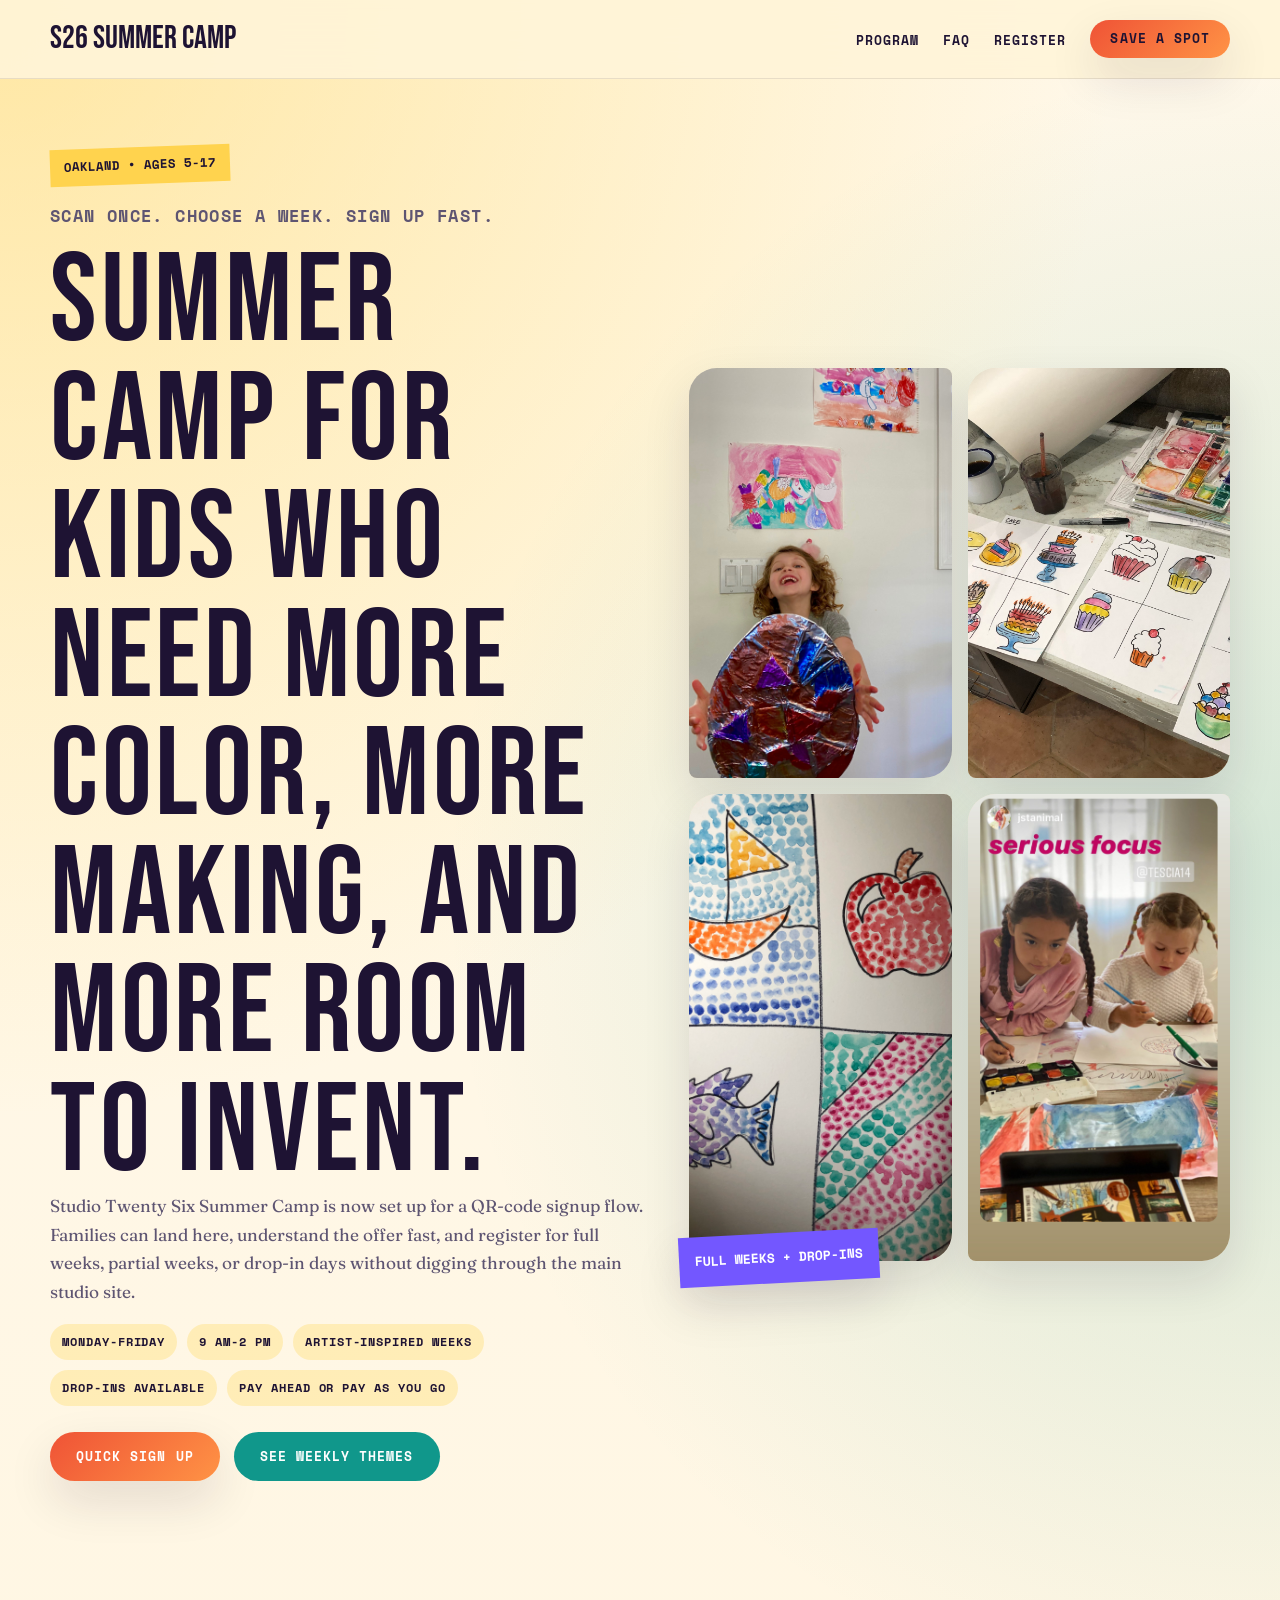
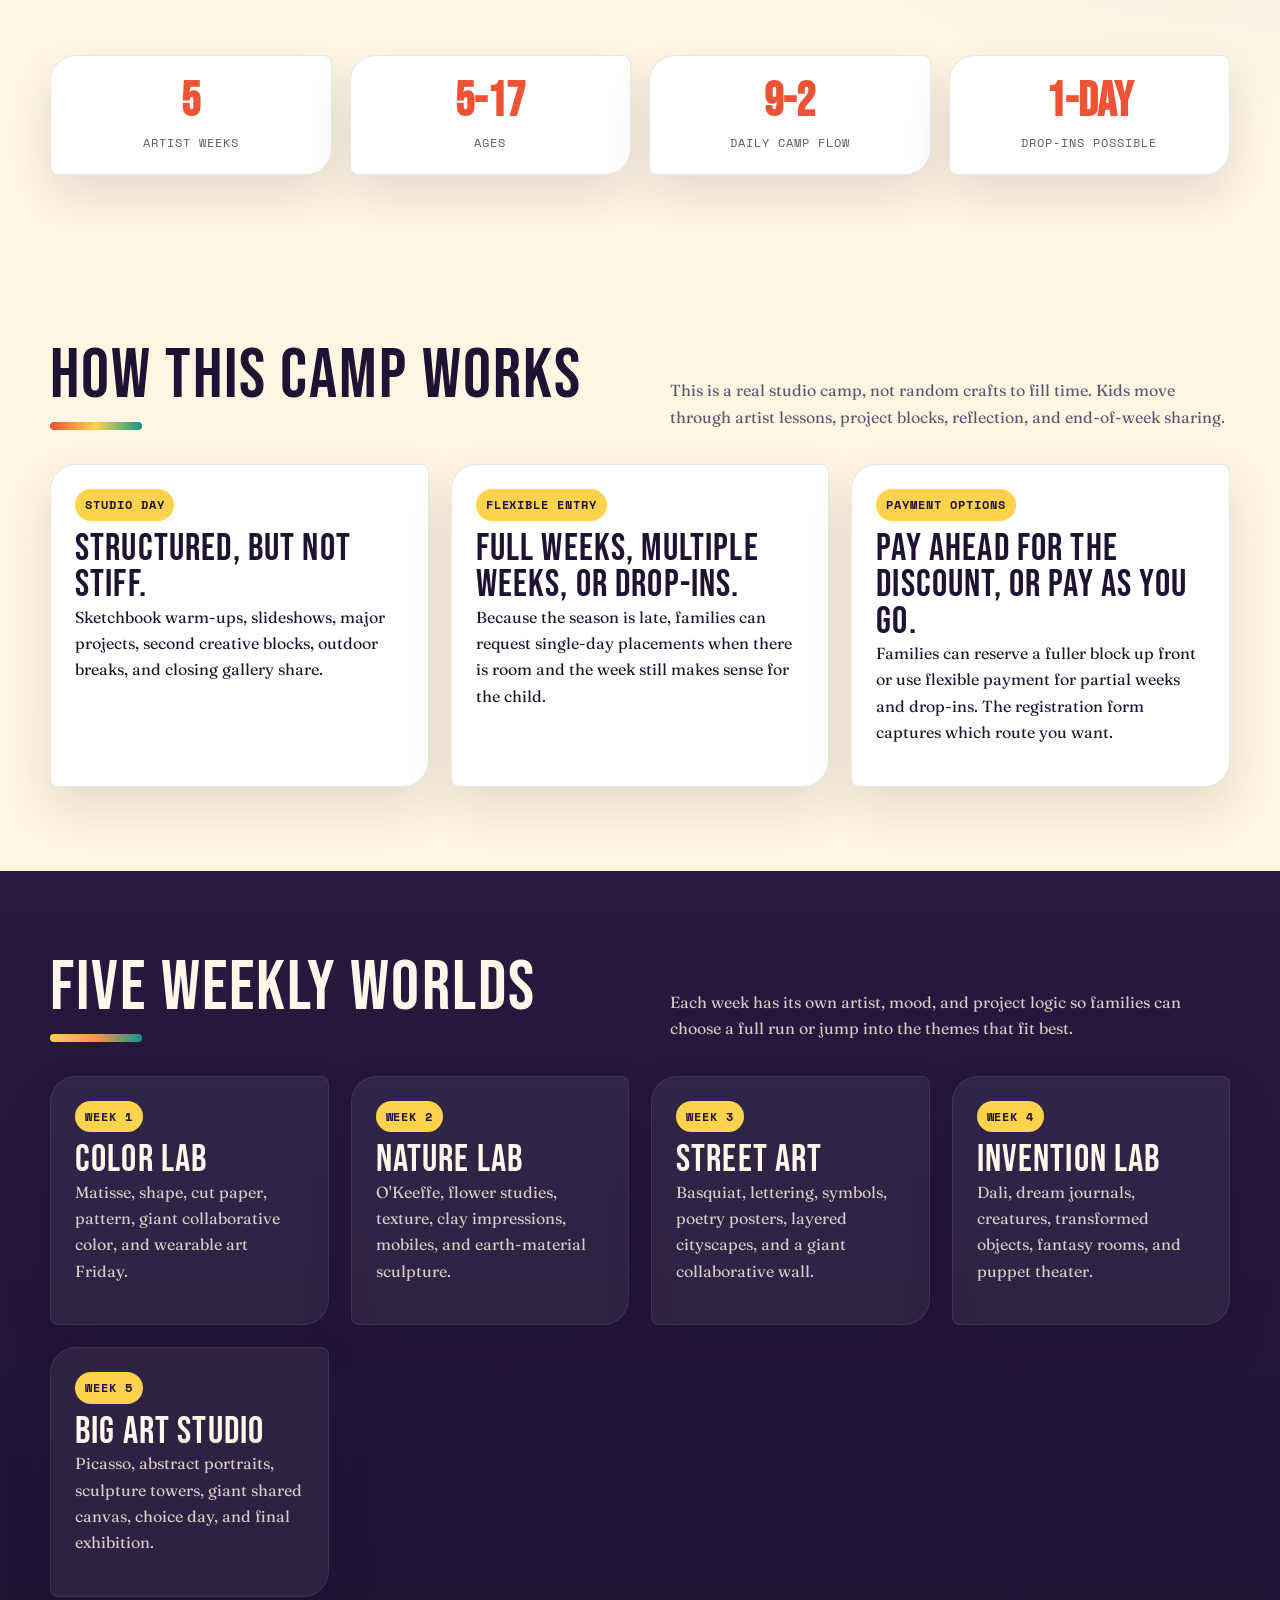
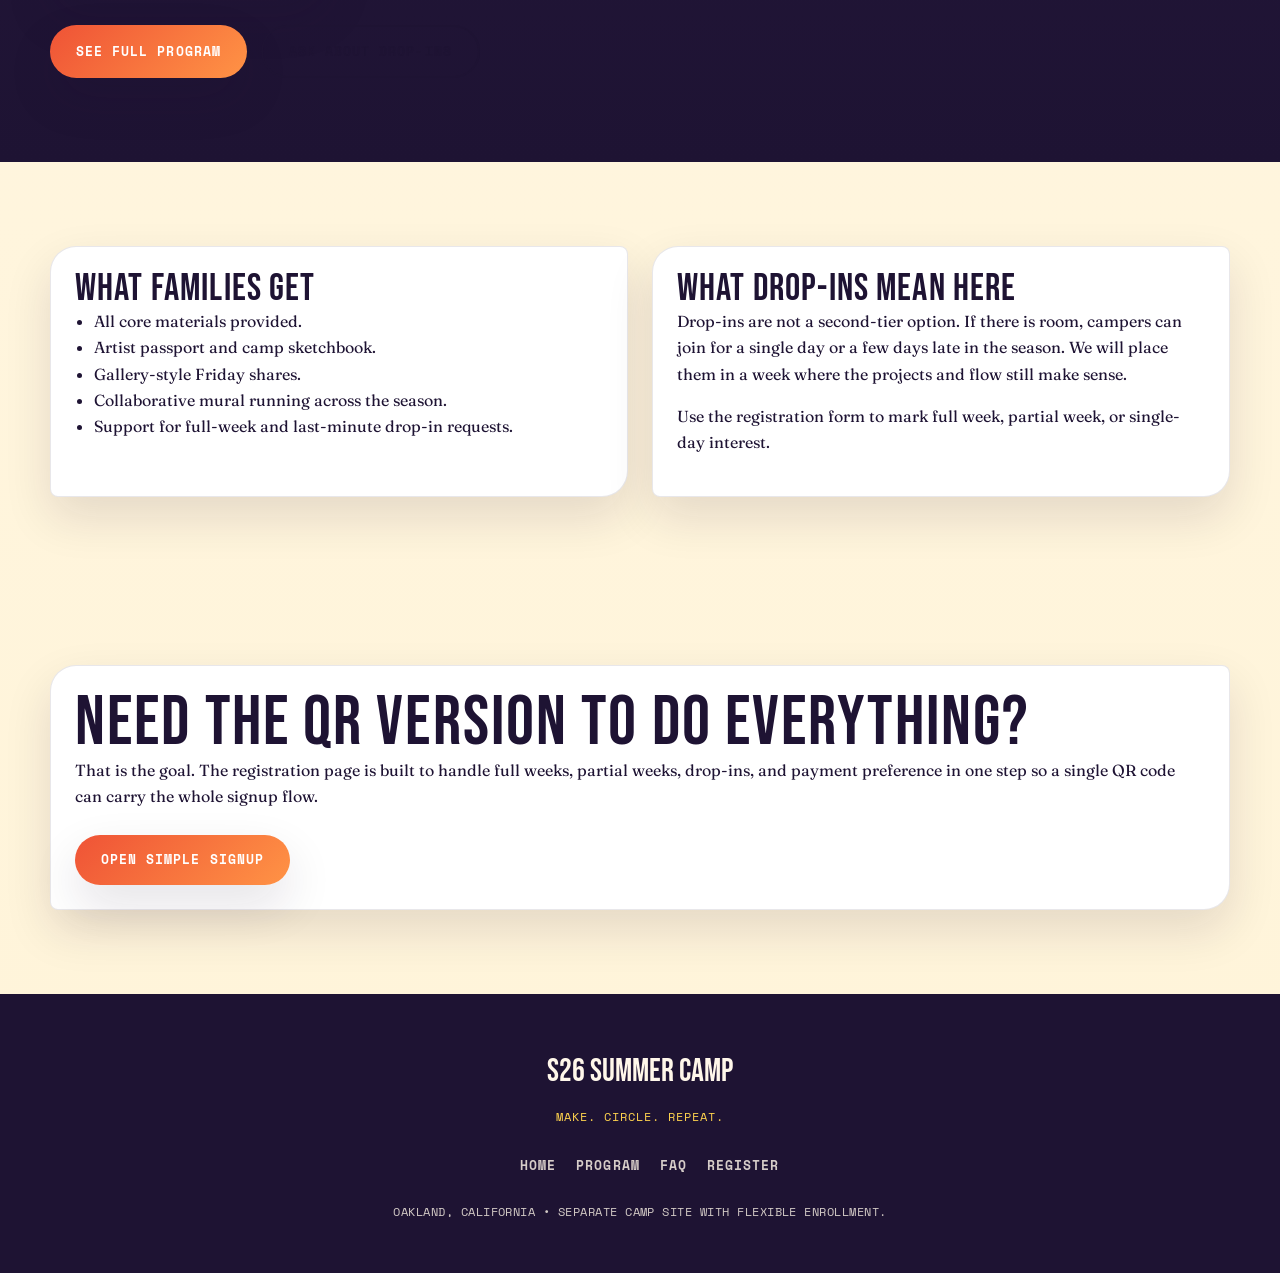
==== index.html @ db8a70b1 "Create standalone summer camp site" ====
<!DOCTYPE html>
<html lang="en">
<head>
  <meta charset="UTF-8">
  <meta name="viewport" content="width=device-width, initial-scale=1.0">
  <title>Studio Twenty Six Summer Camp</title>
  <meta name="description" content="A QR-friendly separate summer camp site for Studio Twenty Six with artist-inspired weeks, simple sign up, flexible drop-ins, and pay-ahead or pay-as-you-go options.">
  <link rel="preconnect" href="https://fonts.googleapis.com">
  <link rel="preconnect" href="https://fonts.gstatic.com" crossorigin>
  <link href="https://fonts.googleapis.com/css2?family=Bebas+Neue&family=Fraunces:opsz,ital,wght@9..144,0,400;9..144,0,500;9..144,1,400&family=Space+Mono:wght@400;700&display=swap" rel="stylesheet">
  <link rel="stylesheet" href="css/style.css">
</head>
<body>
<nav>
  <div class="container">
    <a href="index.html" class="nav-logo">S26 Summer Camp</a>
    <button class="nav-toggle" onclick="document.querySelector('.nav-links').classList.toggle('active')">&#9776;</button>
    <ul class="nav-links">
      <li><a href="program.html">Program</a></li>
      <li><a href="faq.html">FAQ</a></li>
      <li><a href="register.html">Register</a></li>
      <li><a href="register.html" class="btn btn-primary" style="padding:8px 20px;">Save a Spot</a></li>
    </ul>
  </div>
</nav>

<section class="hero">
  <div class="container hero-grid">
    <div>
      <span class="eyebrow">Oakland • Ages 5-17</span>
      <p class="tagline">Scan once. Choose a week. Sign up fast.</p>
      <h1>Summer camp for kids who need more color, more making, and more room to invent.</h1>
      <p>Studio Twenty Six Summer Camp is now set up for a QR-code signup flow. Families can land here, understand the offer fast, and register for full weeks, partial weeks, or drop-in days without digging through the main studio site.</p>
      <div class="badge-row">
        <span>Monday-Friday</span>
        <span>9 AM-2 PM</span>
        <span>Artist-inspired weeks</span>
        <span>Drop-ins available</span>
        <span>Pay ahead or pay as you go</span>
      </div>
      <div class="cta-row">
        <a href="register.html" class="btn btn-primary">Quick Sign Up</a>
        <a href="program.html" class="btn btn-secondary">See Weekly Themes</a>
      </div>
    </div>
    <div class="collage">
      <div class="collage-grid">
        <div class="photo tall"><img src="images/camp-kid-foil.jpeg" alt="Camper holding a finished reflective mixed-media project"></div>
        <div class="photo"><img src="images/table-projects.jpeg" alt="Studio table filled with paints, paper, and projects"></div>
        <div class="photo"><img src="images/watercolor-series.jpeg" alt="Watercolor studies drying in a row"></div>
        <div class="photo tall"><img src="images/kids-wreath.jpg" alt="Bright handmade kid art project with layered color"></div>
      </div>
      <div class="float-card">Full weeks + drop-ins</div>
    </div>
  </div>
</section>

<section>
  <div class="container">
    <div class="stats">
      <div class="panel stat"><strong>5</strong><span>Artist weeks</span></div>
      <div class="panel stat"><strong>5-17</strong><span>Ages</span></div>
      <div class="panel stat"><strong>9-2</strong><span>Daily camp flow</span></div>
      <div class="panel stat"><strong>1-day</strong><span>Drop-ins possible</span></div>
    </div>
  </div>
</section>

<section>
  <div class="container">
    <div class="section-head">
      <div>
        <h2>How This Camp Works</h2>
        <div class="rule"></div>
      </div>
      <p>This is a real studio camp, not random crafts to fill time. Kids move through artist lessons, project blocks, reflection, and end-of-week sharing.</p>
    </div>
    <div class="cards-3">
      <div class="info-card">
        <div class="label">Studio Day</div>
        <h3>Structured, but not stiff.</h3>
        <p>Sketchbook warm-ups, slideshows, major projects, second creative blocks, outdoor breaks, and closing gallery share.</p>
      </div>
      <div class="info-card">
        <div class="label">Flexible Entry</div>
        <h3>Full weeks, multiple weeks, or drop-ins.</h3>
        <p>Because the season is late, families can request single-day placements when there is room and the week still makes sense for the child.</p>
      </div>
      <div class="info-card">
        <div class="label">Payment Options</div>
        <h3>Pay ahead for the discount, or pay as you go.</h3>
        <p>Families can reserve a fuller block up front or use flexible payment for partial weeks and drop-ins. The registration form captures which route you want.</p>
      </div>
    </div>
  </div>
</section>

<section class="dark">
  <div class="container">
    <div class="section-head">
      <div>
        <h2>Five Weekly Worlds</h2>
        <div class="rule"></div>
      </div>
      <p>Each week has its own artist, mood, and project logic so families can choose a full run or jump into the themes that fit best.</p>
    </div>
    <div class="weeks">
      <div class="week-card">
        <div class="week-num">Week 1</div>
        <h3>Color Lab</h3>
        <p>Matisse, shape, cut paper, pattern, giant collaborative color, and wearable art Friday.</p>
      </div>
      <div class="week-card">
        <div class="week-num">Week 2</div>
        <h3>Nature Lab</h3>
        <p>O'Keeffe, flower studies, texture, clay impressions, mobiles, and earth-material sculpture.</p>
      </div>
      <div class="week-card">
        <div class="week-num">Week 3</div>
        <h3>Street Art</h3>
        <p>Basquiat, lettering, symbols, poetry posters, layered cityscapes, and a giant collaborative wall.</p>
      </div>
      <div class="week-card">
        <div class="week-num">Week 4</div>
        <h3>Invention Lab</h3>
        <p>Dali, dream journals, creatures, transformed objects, fantasy rooms, and puppet theater.</p>
      </div>
      <div class="week-card">
        <div class="week-num">Week 5</div>
        <h3>Big Art Studio</h3>
        <p>Picasso, abstract portraits, sculpture towers, giant shared canvas, choice day, and final exhibition.</p>
      </div>
    </div>
    <div class="cta-row" style="margin-top:28px;">
      <a href="program.html" class="btn btn-primary">See Full Program</a>
      <a href="register.html" class="btn btn-outline">Ask About Drop-Ins</a>
    </div>
  </div>
</section>

<section>
  <div class="container story-grid">
    <div class="panel">
      <h3>What Families Get</h3>
      <ul>
        <li>All core materials provided.</li>
        <li>Artist passport and camp sketchbook.</li>
        <li>Gallery-style Friday shares.</li>
        <li>Collaborative mural running across the season.</li>
        <li>Support for full-week and last-minute drop-in requests.</li>
      </ul>
    </div>
    <div class="panel">
      <h3>What Drop-Ins Mean Here</h3>
      <p>Drop-ins are not a second-tier option. If there is room, campers can join for a single day or a few days late in the season. We will place them in a week where the projects and flow still make sense.</p>
      <p>Use the registration form to mark full week, partial week, or single-day interest.</p>
    </div>
  </div>
</section>

<section>
  <div class="container">
    <div class="notice">
      <h2>Need the QR version to do everything?</h2>
      <p>That is the goal. The registration page is built to handle full weeks, partial weeks, drop-ins, and payment preference in one step so a single QR code can carry the whole signup flow.</p>
      <div class="cta-row">
        <a href="register.html" class="btn btn-primary">Open Simple Signup</a>
      </div>
    </div>
  </div>
</section>

<footer>
  <div class="container" style="text-align:center;">
    <div class="footer-logo">S26 Summer Camp</div>
    <div class="footer-tagline">Make. Circle. Repeat.</div>
    <ul class="footer-links">
      <li><a href="index.html">Home</a></li>
      <li><a href="program.html">Program</a></li>
      <li><a href="faq.html">FAQ</a></li>
      <li><a href="register.html">Register</a></li>
    </ul>
    <div class="copyright">Oakland, California • Separate camp site with flexible enrollment.</div>
  </div>
</footer>
</body>
</html>
---- css/style.css ----
:root {
  --bg: #fff4d9;
  --bg-soft: #fff9ef;
  --surface: #ffffff;
  --ink: #1e1333;
  --ink-soft: #5e5572;
  --red: #ef5336;
  --yellow: #ffd34e;
  --teal: #10978b;
  --violet: #7357ff;
  --orange: #ff9345;
  --line: rgba(30, 19, 51, 0.1);
  --shadow: 0 20px 48px rgba(30, 19, 51, 0.12);
  --font-display: "Bebas Neue", sans-serif;
  --font-body: "Fraunces", Georgia, serif;
  --font-detail: "Space Mono", monospace;
}

* {
  box-sizing: border-box;
  margin: 0;
  padding: 0;
}

html {
  scroll-behavior: smooth;
}

body {
  min-height: 100vh;
  background:
    radial-gradient(circle at top left, rgba(255, 211, 78, 0.45), transparent 24%),
    radial-gradient(circle at right 20%, rgba(16, 151, 139, 0.18), transparent 22%),
    linear-gradient(180deg, #fff8ea 0%, var(--bg) 100%);
  color: var(--ink);
  font-family: var(--font-body);
  line-height: 1.65;
}

img {
  display: block;
  max-width: 100%;
}

a {
  color: var(--red);
  text-decoration: none;
}

a:hover {
  text-decoration: underline;
}

h1,
h2,
h3,
h4 {
  font-family: var(--font-display);
  font-weight: 400;
  text-transform: uppercase;
  letter-spacing: 0.03em;
  line-height: 0.95;
}

h1 {
  font-size: clamp(4rem, 10vw, 7.8rem);
}

h2 {
  font-size: clamp(2.5rem, 5.5vw, 4.8rem);
}

h3 {
  font-size: clamp(1.7rem, 3vw, 2.5rem);
}

p {
  margin-bottom: 1rem;
}

ul {
  padding-left: 1.2rem;
}

.container {
  width: min(1180px, calc(100% - 40px));
  margin: 0 auto;
}

section {
  padding: 84px 0;
}

nav {
  position: sticky;
  top: 0;
  z-index: 100;
  background: rgba(255, 244, 217, 0.9);
  backdrop-filter: blur(18px);
  border-bottom: 1px solid var(--line);
}

nav .container {
  min-height: 78px;
  display: flex;
  align-items: center;
  justify-content: space-between;
  gap: 24px;
}

.nav-logo {
  color: var(--ink);
  font-family: var(--font-display);
  font-size: 2rem;
}

.nav-links {
  list-style: none;
  display: flex;
  align-items: center;
  gap: 24px;
}

.nav-links a {
  color: var(--ink);
  font-family: var(--font-detail);
  font-size: 0.82rem;
  font-weight: 700;
  text-transform: uppercase;
  letter-spacing: 0.08em;
}

.nav-toggle {
  display: none;
  border: none;
  background: none;
  color: var(--ink);
  font-size: 1.8rem;
}

.btn {
  display: inline-flex;
  align-items: center;
  justify-content: center;
  padding: 14px 26px;
  border-radius: 999px;
  border: none;
  font-family: var(--font-detail);
  font-size: 0.82rem;
  font-weight: 700;
  text-transform: uppercase;
  letter-spacing: 0.08em;
  cursor: pointer;
  transition: transform 0.18s ease;
}

.btn:hover {
  transform: translateY(-2px);
  text-decoration: none;
}

.btn-primary {
  background: linear-gradient(135deg, var(--red), var(--orange));
  color: #fff;
  box-shadow: var(--shadow);
}

.btn-secondary {
  background: var(--teal);
  color: #fff;
}

.btn-outline {
  border: 2px solid var(--ink);
  color: var(--ink);
  background: transparent;
}

.eyebrow {
  display: inline-block;
  margin-bottom: 18px;
  padding: 8px 14px;
  background: var(--yellow);
  color: var(--ink);
  font-family: var(--font-detail);
  font-size: 0.78rem;
  font-weight: 700;
  letter-spacing: 0.08em;
  text-transform: uppercase;
  transform: rotate(-2deg);
}

.hero {
  padding: 68px 0 90px;
}

.hero-grid {
  display: grid;
  grid-template-columns: minmax(0, 1.05fr) minmax(0, 0.95fr);
  gap: 42px;
  align-items: center;
}

.hero p,
.page-hero p {
  max-width: 680px;
  color: var(--ink-soft);
  font-size: 1.08rem;
}

.tagline {
  color: var(--red);
  font-family: var(--font-detail);
  text-transform: uppercase;
  letter-spacing: 0.08em;
  font-size: 0.92rem;
  font-weight: 700;
  margin-bottom: 14px;
}

.cta-row {
  display: flex;
  flex-wrap: wrap;
  gap: 14px;
  margin-top: 26px;
}

.collage {
  position: relative;
}

.collage-grid {
  display: grid;
  grid-template-columns: repeat(2, minmax(0, 1fr));
  gap: 16px;
}

.photo,
.placeholder {
  overflow: hidden;
  min-height: 220px;
  border-radius: 28px 8px 28px 8px;
  box-shadow: var(--shadow);
  background: #f0e6cf;
}

.photo.tall,
.placeholder.tall {
  min-height: 290px;
}

.photo img {
  width: 100%;
  height: 100%;
  object-fit: cover;
}

.float-card {
  position: absolute;
  left: -10px;
  bottom: -22px;
  padding: 14px 16px;
  background: var(--violet);
  color: #fff;
  font-family: var(--font-detail);
  font-size: 0.82rem;
  font-weight: 700;
  text-transform: uppercase;
  transform: rotate(-3deg);
  box-shadow: var(--shadow);
}

.section-head {
  display: flex;
  align-items: end;
  justify-content: space-between;
  gap: 24px;
  margin-bottom: 34px;
}

.section-head p {
  max-width: 560px;
  margin: 0;
  color: var(--ink-soft);
}

.rule {
  width: 92px;
  height: 8px;
  margin-top: 12px;
  border-radius: 999px;
  background: linear-gradient(90deg, var(--red), var(--yellow), var(--teal));
}

.panel,
.card,
.timeline,
.faq-item,
.notice,
.info-card,
.week-card,
.form-shell,
.sidebar {
  background: var(--surface);
  border: 1px solid var(--line);
  border-radius: 26px 8px 26px 8px;
  box-shadow: var(--shadow);
}

.panel,
.notice,
.info-card,
.sidebar,
.faq-item,
.week-card {
  padding: 24px;
}

.stats {
  display: grid;
  grid-template-columns: repeat(4, minmax(0, 1fr));
  gap: 18px;
}

.stat {
  padding: 22px 16px;
  text-align: center;
}

.stat strong {
  display: block;
  font-family: var(--font-display);
  font-size: 3rem;
  line-height: 1;
  color: var(--red);
}

.stat span {
  display: block;
  margin-top: 6px;
  color: var(--ink-soft);
  font-family: var(--font-detail);
  font-size: 0.76rem;
  text-transform: uppercase;
  letter-spacing: 0.08em;
}

.grid-2,
.story-grid,
.faq-grid,
.form-layout {
  display: grid;
  grid-template-columns: repeat(2, minmax(0, 1fr));
  gap: 24px;
}

.cards-3,
.weeks {
  display: grid;
  grid-template-columns: repeat(auto-fit, minmax(240px, 1fr));
  gap: 22px;
}

.week-num,
.label {
  display: inline-block;
  margin-bottom: 10px;
  padding: 6px 10px;
  background: var(--yellow);
  color: var(--ink);
  border-radius: 999px;
  font-family: var(--font-detail);
  font-size: 0.74rem;
  font-weight: 700;
  text-transform: uppercase;
  letter-spacing: 0.08em;
}

.timeline {
  overflow: hidden;
}

.timeline-row {
  display: grid;
  grid-template-columns: 170px 1fr;
  gap: 18px;
  padding: 18px 22px;
  border-bottom: 1px solid var(--line);
}

.timeline-row:last-child {
  border-bottom: none;
}

.timeline-time {
  color: var(--red);
  font-family: var(--font-detail);
  font-size: 0.8rem;
  font-weight: 700;
  text-transform: uppercase;
  letter-spacing: 0.08em;
}

.dark {
  background: linear-gradient(180deg, #27193f 0%, #1e1333 100%);
  color: #fff7ea;
}

.dark p,
.dark li {
  color: rgba(255, 247, 234, 0.8);
}

.dark .rule {
  background: linear-gradient(90deg, var(--yellow), var(--orange), var(--teal));
}

.dark .panel,
.dark .card,
.dark .week-card,
.dark .faq-item,
.dark .sidebar,
.dark .notice {
  background: rgba(255, 255, 255, 0.06);
  border-color: rgba(255, 255, 255, 0.08);
}

.page-hero {
  padding: 74px 0 58px;
}

.badge-row {
  display: flex;
  flex-wrap: wrap;
  gap: 10px;
  margin-top: 18px;
}

.badge-row span {
  padding: 8px 12px;
  border-radius: 999px;
  background: rgba(255, 211, 78, 0.3);
  font-family: var(--font-detail);
  font-size: 0.74rem;
  font-weight: 700;
  text-transform: uppercase;
  letter-spacing: 0.08em;
}

.form-shell {
  padding: 28px;
}

.form-grid {
  display: grid;
  grid-template-columns: repeat(2, minmax(0, 1fr));
  gap: 16px;
}

.full {
  grid-column: 1 / -1;
}

label,
legend {
  display: block;
  margin-bottom: 6px;
  font-family: var(--font-detail);
  font-size: 0.78rem;
  font-weight: 700;
  text-transform: uppercase;
  letter-spacing: 0.08em;
}

fieldset {
  margin: 0 0 20px;
  border: none;
}

input,
select,
textarea {
  width: 100%;
  padding: 14px 16px;
  border-radius: 16px;
  border: 1px solid var(--line);
  background: #fffdf8;
  color: var(--ink);
  font-family: var(--font-body);
  font-size: 1rem;
}

textarea {
  min-height: 130px;
  resize: vertical;
}

input:focus,
select:focus,
textarea:focus {
  outline: none;
  border-color: var(--teal);
  box-shadow: 0 0 0 4px rgba(16, 151, 139, 0.12);
}

.choice-list {
  display: grid;
  gap: 12px;
}

.choice {
  display: flex;
  align-items: flex-start;
  gap: 12px;
  padding: 14px 16px;
  border-radius: 18px;
  background: var(--bg-soft);
  border: 1px solid var(--line);
}

.choice input {
  width: auto;
  margin-top: 4px;
}

.choice span {
  display: block;
  color: var(--ink-soft);
  font-size: 0.92rem;
}

.sidebar {
  background: #1e1333;
  color: #fff7ea;
}

.sidebar p,
.sidebar li {
  color: rgba(255, 247, 234, 0.82);
}

footer {
  padding: 52px 0;
  background: #1e1333;
  color: rgba(255, 247, 234, 0.8);
}

.footer-logo {
  color: #fff7ea;
  font-family: var(--font-display);
  font-size: 2rem;
}

.footer-tagline {
  margin-top: 8px;
  color: var(--yellow);
  font-family: var(--font-detail);
  font-size: 0.78rem;
  text-transform: uppercase;
  letter-spacing: 0.08em;
}

.footer-links {
  list-style: none;
  display: flex;
  flex-wrap: wrap;
  justify-content: center;
  gap: 20px;
  margin: 24px 0;
}

.footer-links a {
  color: rgba(255, 247, 234, 0.82);
  font-family: var(--font-detail);
  font-size: 0.8rem;
  font-weight: 700;
  text-transform: uppercase;
  letter-spacing: 0.08em;
}

.copyright {
  font-family: var(--font-detail);
  font-size: 0.74rem;
  text-transform: uppercase;
  letter-spacing: 0.04em;
}

@media (max-width: 960px) {
  .hero-grid,
  .grid-2,
  .story-grid,
  .faq-grid,
  .form-layout {
    grid-template-columns: 1fr;
  }

  .stats {
    grid-template-columns: repeat(2, minmax(0, 1fr));
  }
}

@media (max-width: 760px) {
  .nav-toggle {
    display: block;
  }

  .nav-links {
    display: none;
  }

  .nav-links.active {
    position: absolute;
    top: 100%;
    left: 0;
    right: 0;
    display: flex;
    flex-direction: column;
    align-items: flex-start;
    gap: 14px;
    padding: 18px 20px 24px;
    background: rgba(255, 244, 217, 0.98);
    border-bottom: 1px solid var(--line);
  }

  .collage-grid,
  .form-grid,
  .stats {
    grid-template-columns: 1fr;
  }

  .timeline-row {
    grid-template-columns: 1fr;
    gap: 8px;
  }

  .section-head {
    flex-direction: column;
    align-items: flex-start;
  }

  .cta-row {
    flex-direction: column;
  }

  .btn {
    width: 100%;
  }
}
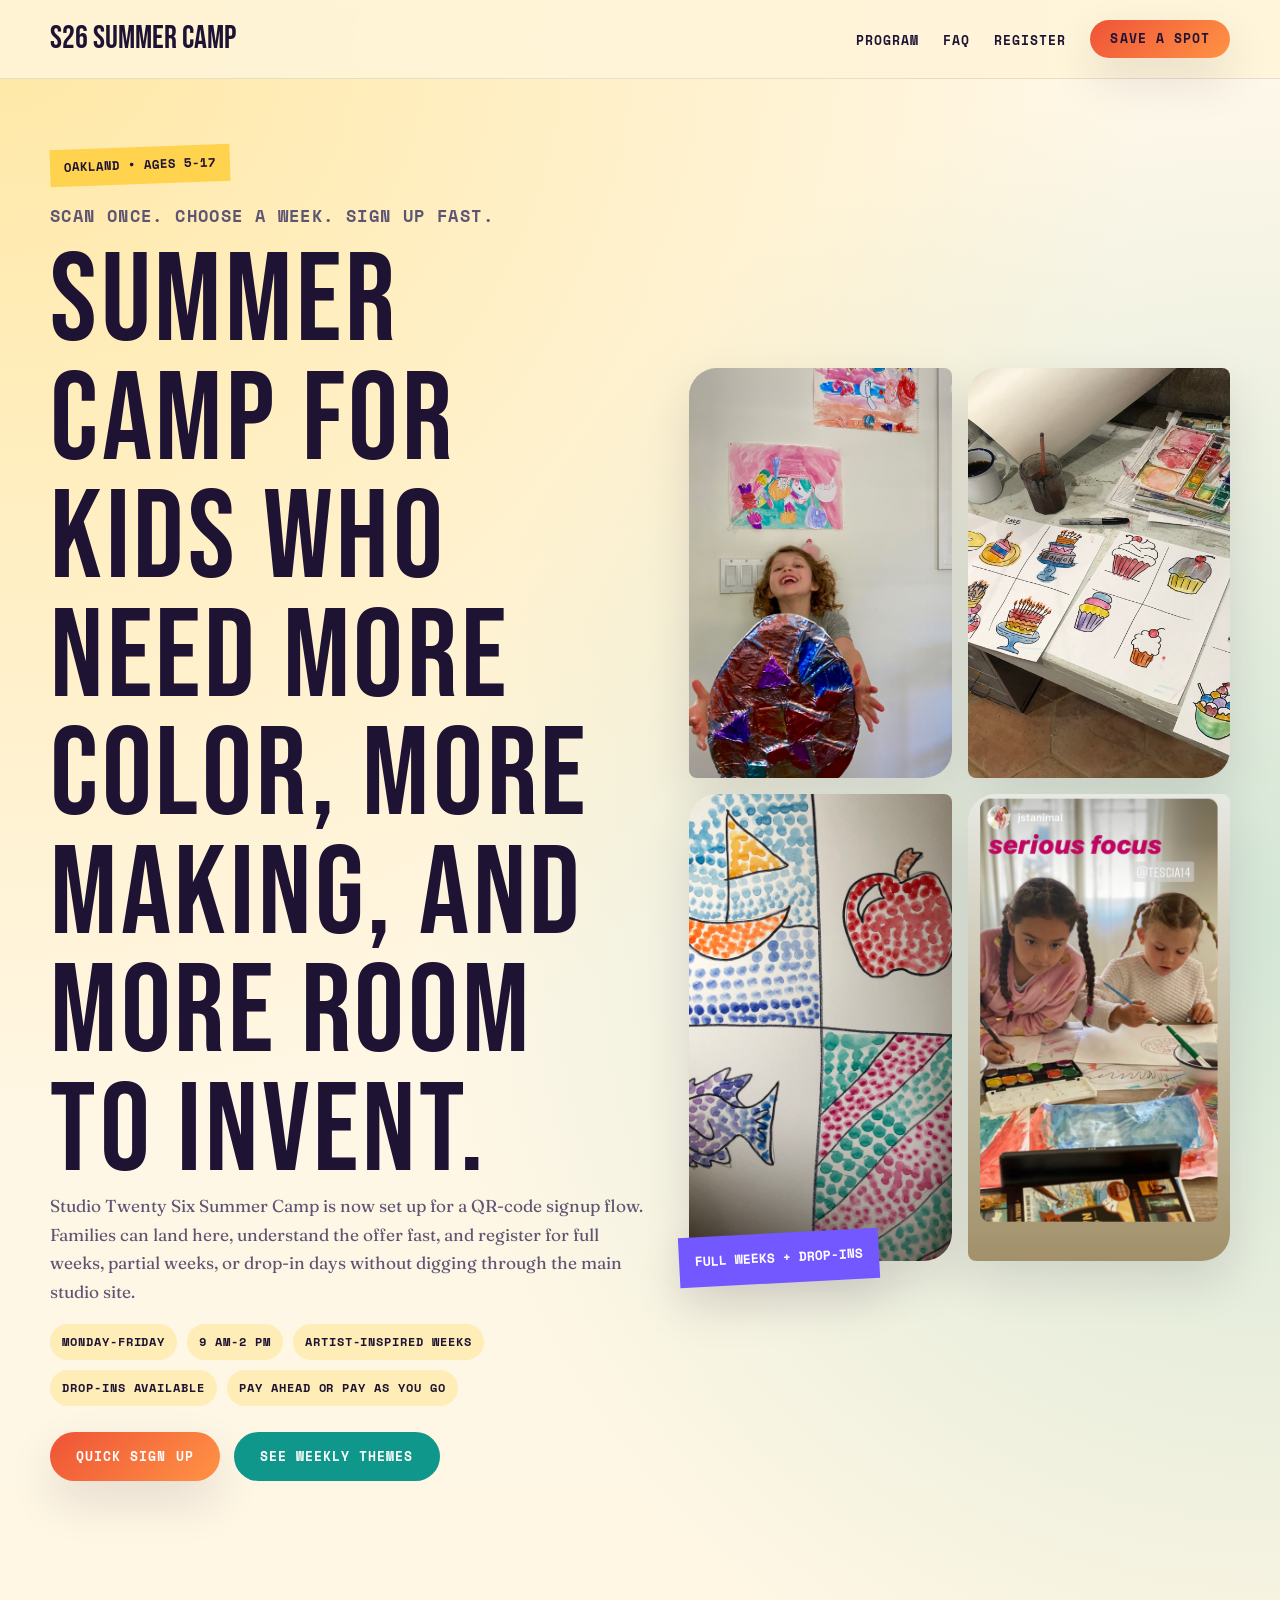
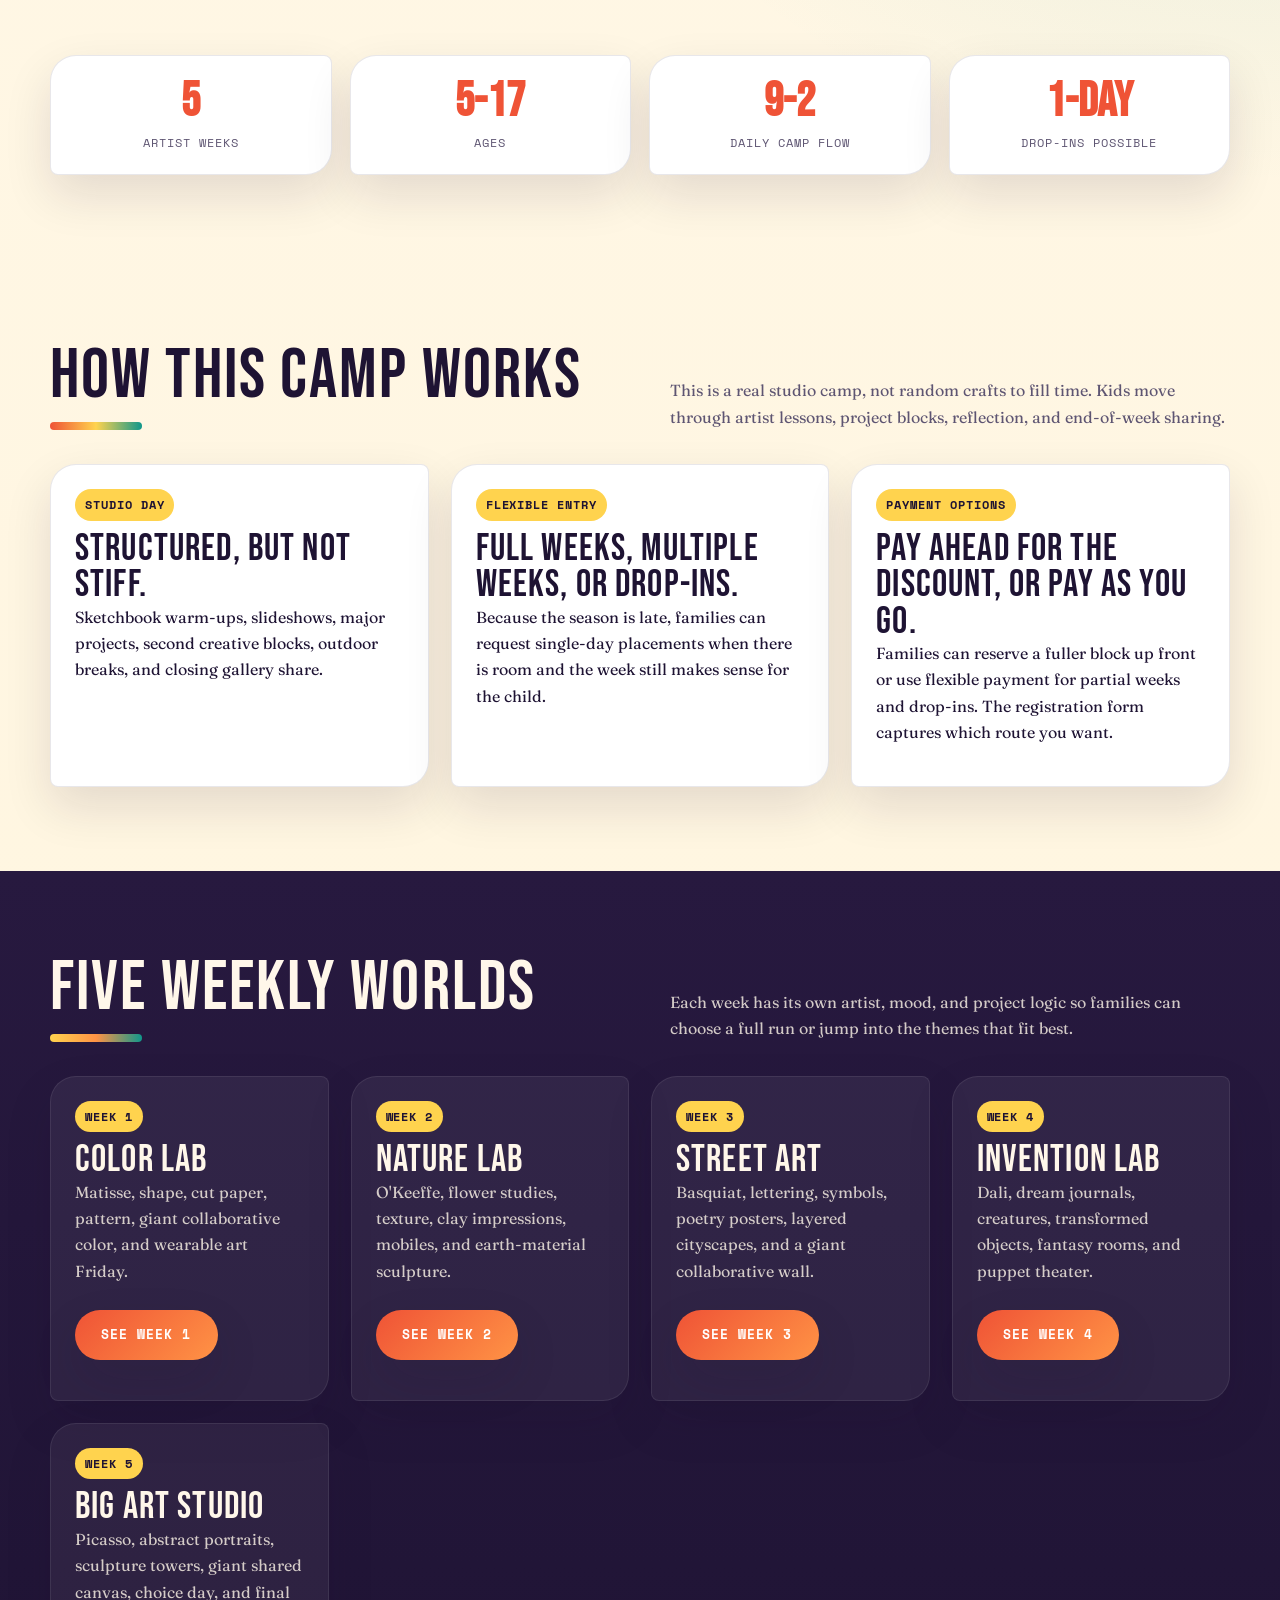
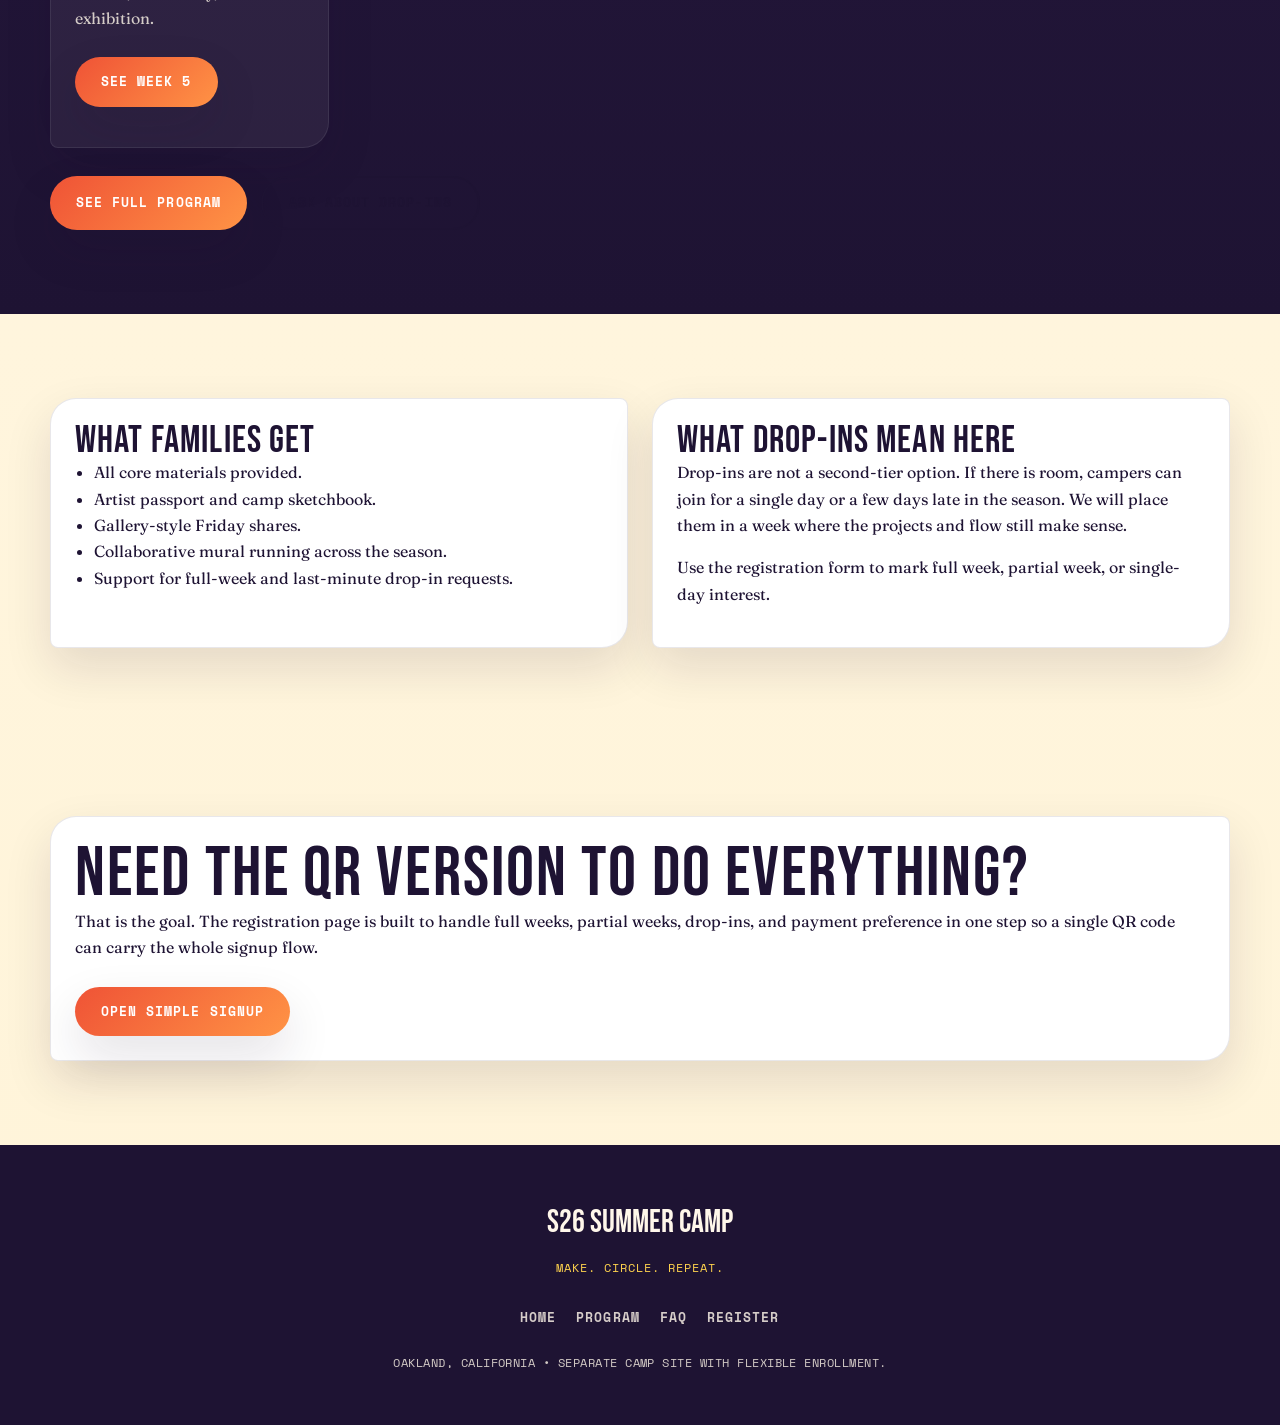
==== commit dba978c4: "Add week detail pages and clickable camp navigation" ====
--- a/index.html
+++ b/index.html
@@ -109,26 +109,31 @@
         <div class="week-num">Week 1</div>
         <h3>Color Lab</h3>
         <p>Matisse, shape, cut paper, pattern, giant collaborative color, and wearable art Friday.</p>
+        <p><a href="week-1.html" class="btn btn-primary" style="margin-top:10px;">See Week 1</a></p>
       </div>
       <div class="week-card">
         <div class="week-num">Week 2</div>
         <h3>Nature Lab</h3>
         <p>O'Keeffe, flower studies, texture, clay impressions, mobiles, and earth-material sculpture.</p>
+        <p><a href="week-2.html" class="btn btn-primary" style="margin-top:10px;">See Week 2</a></p>
       </div>
       <div class="week-card">
         <div class="week-num">Week 3</div>
         <h3>Street Art</h3>
         <p>Basquiat, lettering, symbols, poetry posters, layered cityscapes, and a giant collaborative wall.</p>
+        <p><a href="week-3.html" class="btn btn-primary" style="margin-top:10px;">See Week 3</a></p>
       </div>
       <div class="week-card">
         <div class="week-num">Week 4</div>
         <h3>Invention Lab</h3>
         <p>Dali, dream journals, creatures, transformed objects, fantasy rooms, and puppet theater.</p>
+        <p><a href="week-4.html" class="btn btn-primary" style="margin-top:10px;">See Week 4</a></p>
       </div>
       <div class="week-card">
         <div class="week-num">Week 5</div>
         <h3>Big Art Studio</h3>
         <p>Picasso, abstract portraits, sculpture towers, giant shared canvas, choice day, and final exhibition.</p>
+        <p><a href="week-5.html" class="btn btn-primary" style="margin-top:10px;">See Week 5</a></p>
       </div>
     </div>
     <div class="cta-row" style="margin-top:28px;">
--- a/css/style.css
+++ b/css/style.css
@@ -361,6 +361,31 @@
   gap: 22px;
 }
 
+.detail-grid {
+  display: grid;
+  grid-template-columns: repeat(auto-fit, minmax(220px, 1fr));
+  gap: 20px;
+}
+
+.day-card {
+  padding: 22px;
+}
+
+.day-card strong {
+  display: block;
+  margin-bottom: 8px;
+  color: var(--red);
+  font-family: var(--font-detail);
+  font-size: 0.78rem;
+  font-weight: 700;
+  text-transform: uppercase;
+  letter-spacing: 0.08em;
+}
+
+.day-card p:last-child {
+  margin-bottom: 0;
+}
+
 .week-num,
 .label {
   display: inline-block;
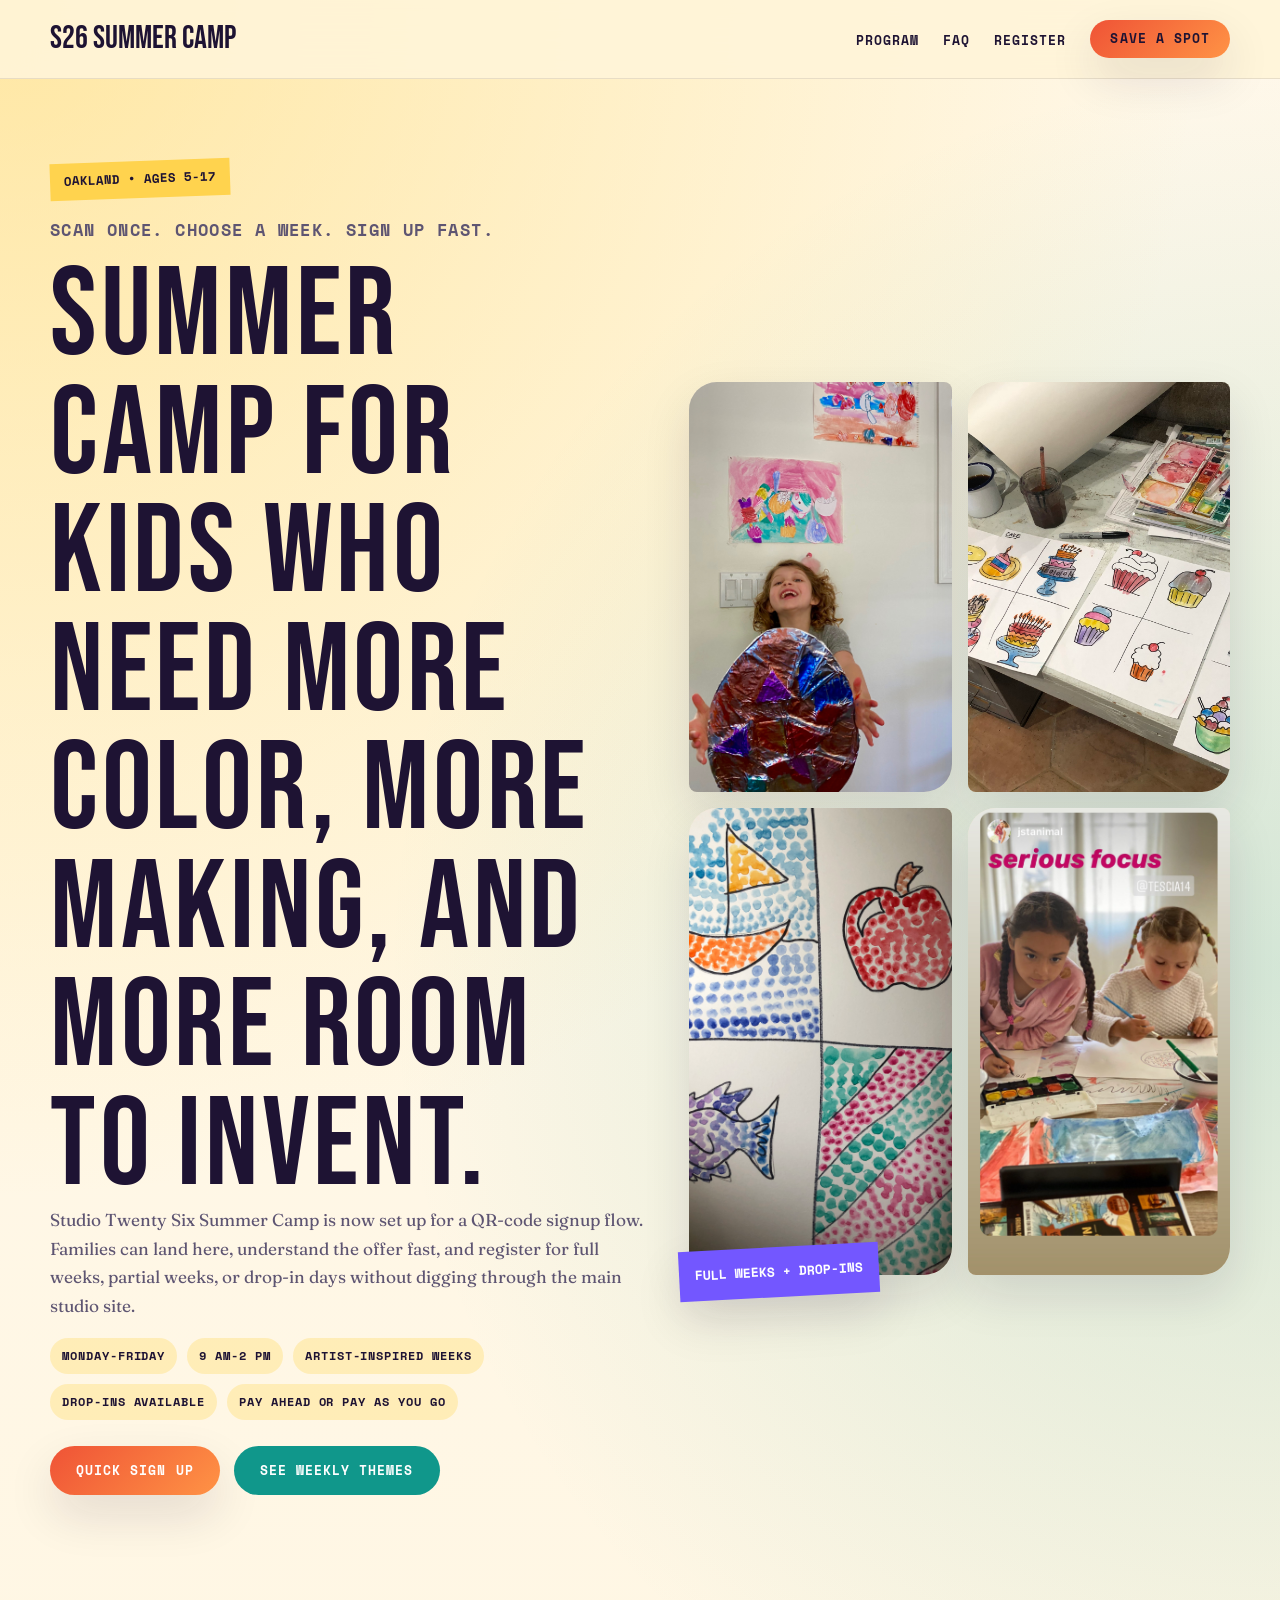
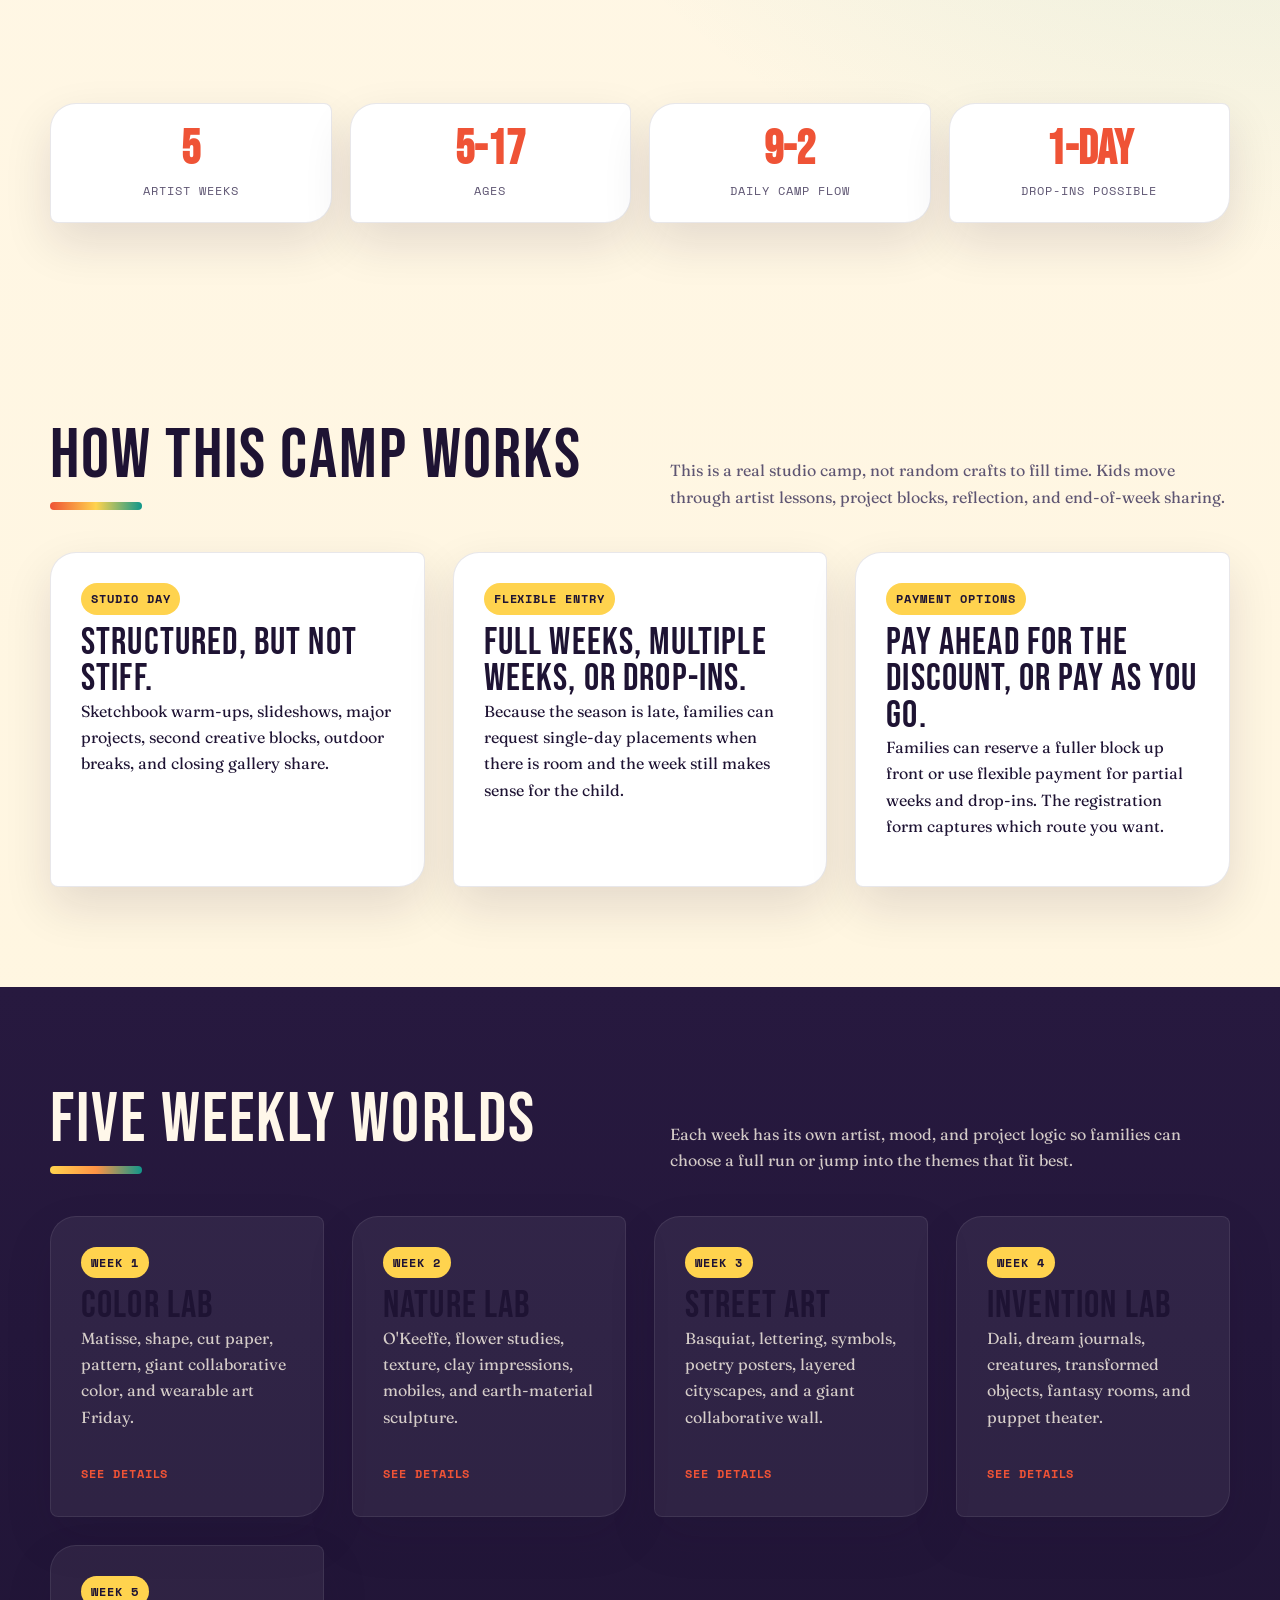
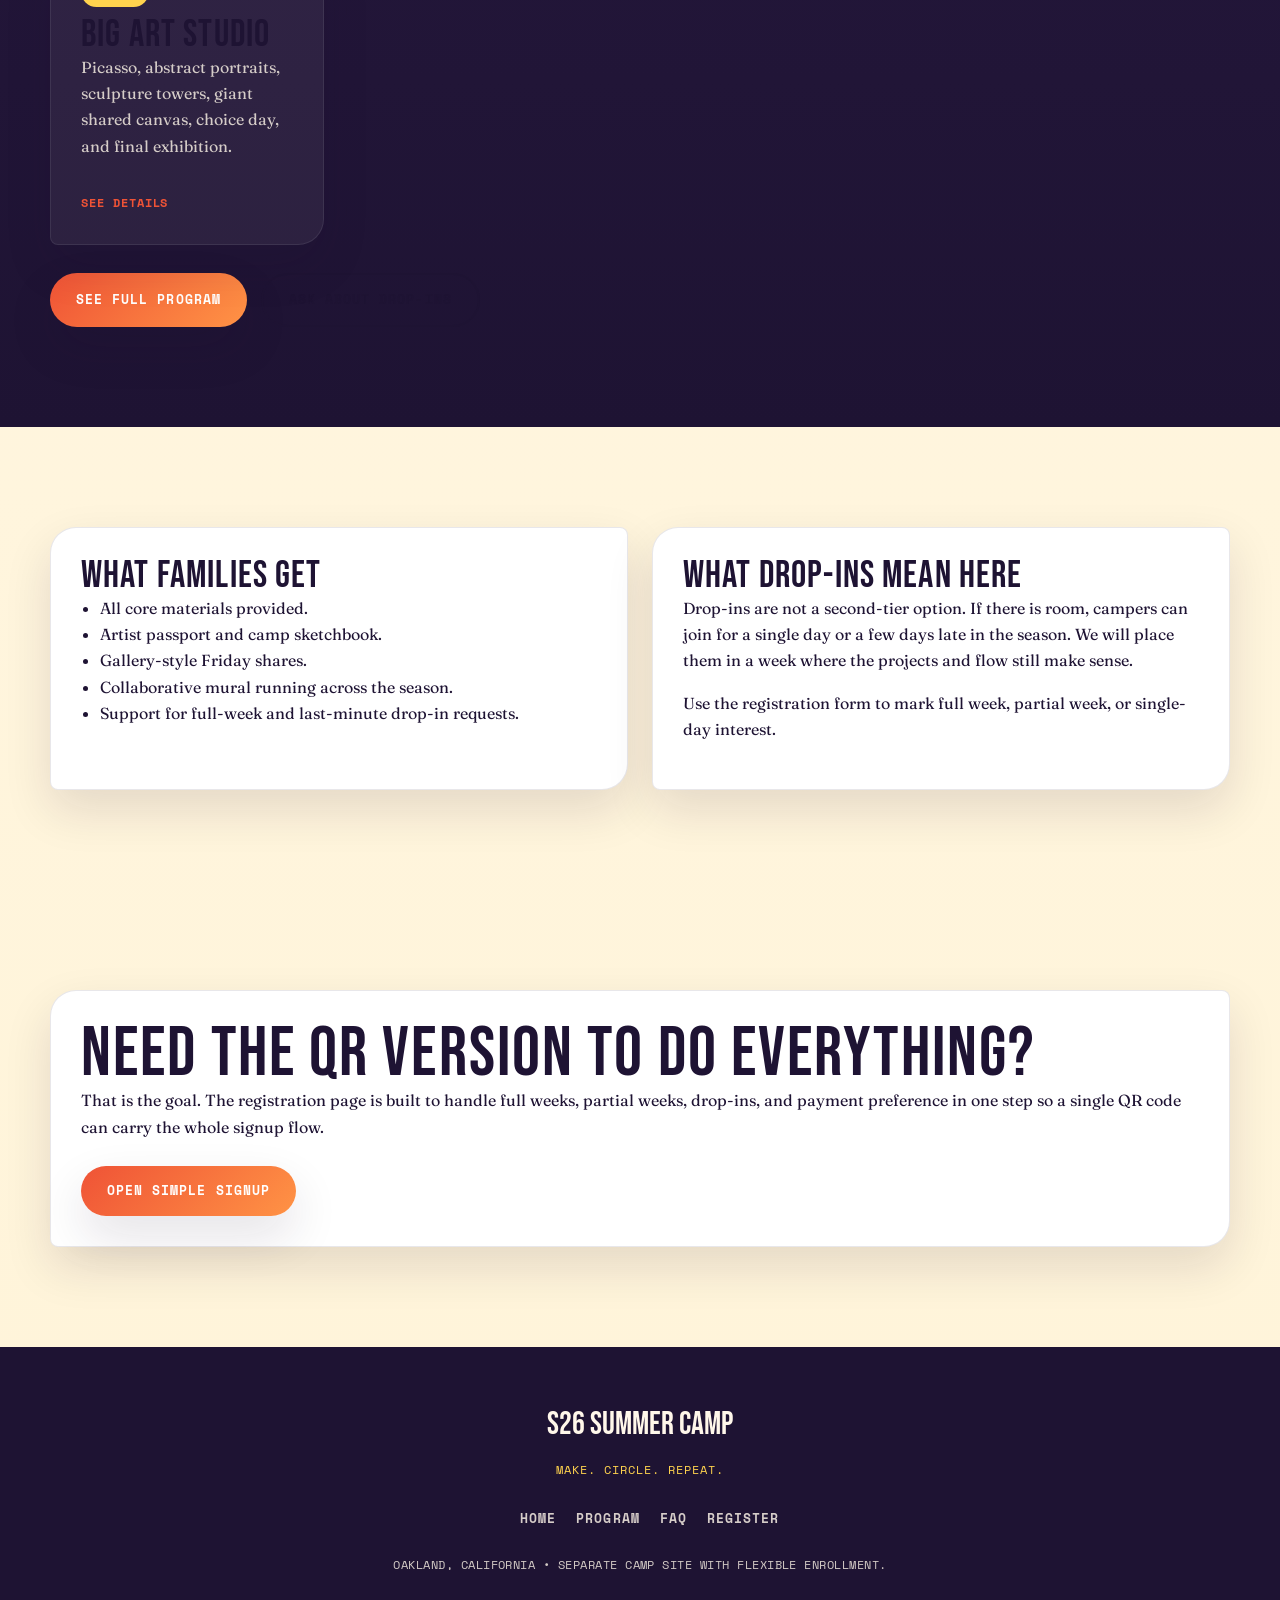
==== commit 4403a945: "Polish camp cards and week layouts" ====
--- a/index.html
+++ b/index.html
@@ -105,36 +105,31 @@
       <p>Each week has its own artist, mood, and project logic so families can choose a full run or jump into the themes that fit best.</p>
     </div>
     <div class="weeks">
-      <div class="week-card">
+      <a href="week-1.html" class="week-card cta-card">
         <div class="week-num">Week 1</div>
         <h3>Color Lab</h3>
         <p>Matisse, shape, cut paper, pattern, giant collaborative color, and wearable art Friday.</p>
-        <p><a href="week-1.html" class="btn btn-primary" style="margin-top:10px;">See Week 1</a></p>
-      </div>
-      <div class="week-card">
+      </a>
+      <a href="week-2.html" class="week-card cta-card">
         <div class="week-num">Week 2</div>
         <h3>Nature Lab</h3>
         <p>O'Keeffe, flower studies, texture, clay impressions, mobiles, and earth-material sculpture.</p>
-        <p><a href="week-2.html" class="btn btn-primary" style="margin-top:10px;">See Week 2</a></p>
-      </div>
-      <div class="week-card">
+      </a>
+      <a href="week-3.html" class="week-card cta-card">
         <div class="week-num">Week 3</div>
         <h3>Street Art</h3>
         <p>Basquiat, lettering, symbols, poetry posters, layered cityscapes, and a giant collaborative wall.</p>
-        <p><a href="week-3.html" class="btn btn-primary" style="margin-top:10px;">See Week 3</a></p>
-      </div>
-      <div class="week-card">
+      </a>
+      <a href="week-4.html" class="week-card cta-card">
         <div class="week-num">Week 4</div>
         <h3>Invention Lab</h3>
         <p>Dali, dream journals, creatures, transformed objects, fantasy rooms, and puppet theater.</p>
-        <p><a href="week-4.html" class="btn btn-primary" style="margin-top:10px;">See Week 4</a></p>
-      </div>
-      <div class="week-card">
+      </a>
+      <a href="week-5.html" class="week-card cta-card">
         <div class="week-num">Week 5</div>
         <h3>Big Art Studio</h3>
         <p>Picasso, abstract portraits, sculpture towers, giant shared canvas, choice day, and final exhibition.</p>
-        <p><a href="week-5.html" class="btn btn-primary" style="margin-top:10px;">See Week 5</a></p>
-      </div>
+      </a>
     </div>
     <div class="cta-row" style="margin-top:28px;">
       <a href="program.html" class="btn btn-primary">See Full Program</a>
--- a/css/style.css
+++ b/css/style.css
@@ -83,12 +83,12 @@
 }
 
 .container {
-  width: min(1180px, calc(100% - 40px));
+  width: min(1180px, calc(100% - 56px));
   margin: 0 auto;
 }
 
 section {
-  padding: 84px 0;
+  padding: 100px 0;
 }
 
 nav {
@@ -191,7 +191,7 @@
 }
 
 .hero {
-  padding: 68px 0 90px;
+  padding: 82px 0 108px;
 }
 
 .hero-grid {
@@ -275,7 +275,7 @@
   align-items: end;
   justify-content: space-between;
   gap: 24px;
-  margin-bottom: 34px;
+  margin-bottom: 42px;
 }
 
 .section-head p {
@@ -313,7 +313,7 @@
 .sidebar,
 .faq-item,
 .week-card {
-  padding: 24px;
+  padding: 30px;
 }
 
 .stats {
@@ -358,17 +358,17 @@
 .weeks {
   display: grid;
   grid-template-columns: repeat(auto-fit, minmax(240px, 1fr));
-  gap: 22px;
+  gap: 28px;
 }
 
 .detail-grid {
   display: grid;
   grid-template-columns: repeat(auto-fit, minmax(220px, 1fr));
-  gap: 20px;
+  gap: 24px;
 }
 
 .day-card {
-  padding: 22px;
+  padding: 26px;
 }
 
 .day-card strong {
@@ -384,6 +384,53 @@
 
 .day-card p:last-child {
   margin-bottom: 0;
+}
+
+.week-card {
+  display: block;
+  color: var(--ink);
+  transition: transform 0.2s ease, box-shadow 0.2s ease, border-color 0.2s ease;
+}
+
+.week-card:hover {
+  transform: translateY(-4px);
+  border-color: rgba(239, 83, 54, 0.35);
+  text-decoration: none;
+}
+
+.cta-card {
+  position: relative;
+  min-height: 100%;
+}
+
+.cta-card::after {
+  content: "See details";
+  display: inline-block;
+  margin-top: 18px;
+  color: var(--red);
+  font-family: var(--font-detail);
+  font-size: 0.74rem;
+  font-weight: 700;
+  text-transform: uppercase;
+  letter-spacing: 0.08em;
+}
+
+.image-slot {
+  min-height: 220px;
+  padding: 28px;
+  border: 2px dashed rgba(30, 19, 51, 0.16);
+  border-radius: 26px 8px 26px 8px;
+  background:
+    linear-gradient(135deg, rgba(255, 211, 78, 0.28), rgba(16, 151, 139, 0.12)),
+    var(--surface);
+  color: var(--ink-soft);
+  font-family: var(--font-detail);
+  font-size: 0.82rem;
+  font-weight: 700;
+  text-transform: uppercase;
+  letter-spacing: 0.08em;
+  display: flex;
+  align-items: end;
 }
 
 .week-num,
@@ -451,7 +498,7 @@
 }
 
 .page-hero {
-  padding: 74px 0 58px;
+  padding: 88px 0 70px;
 }
 
 .badge-row {
@@ -473,7 +520,7 @@
 }
 
 .form-shell {
-  padding: 28px;
+  padding: 34px;
 }
 
 .form-grid {
@@ -625,6 +672,10 @@
 }
 
 @media (max-width: 760px) {
+  section {
+    padding: 78px 0;
+  }
+
   .nav-toggle {
     display: block;
   }
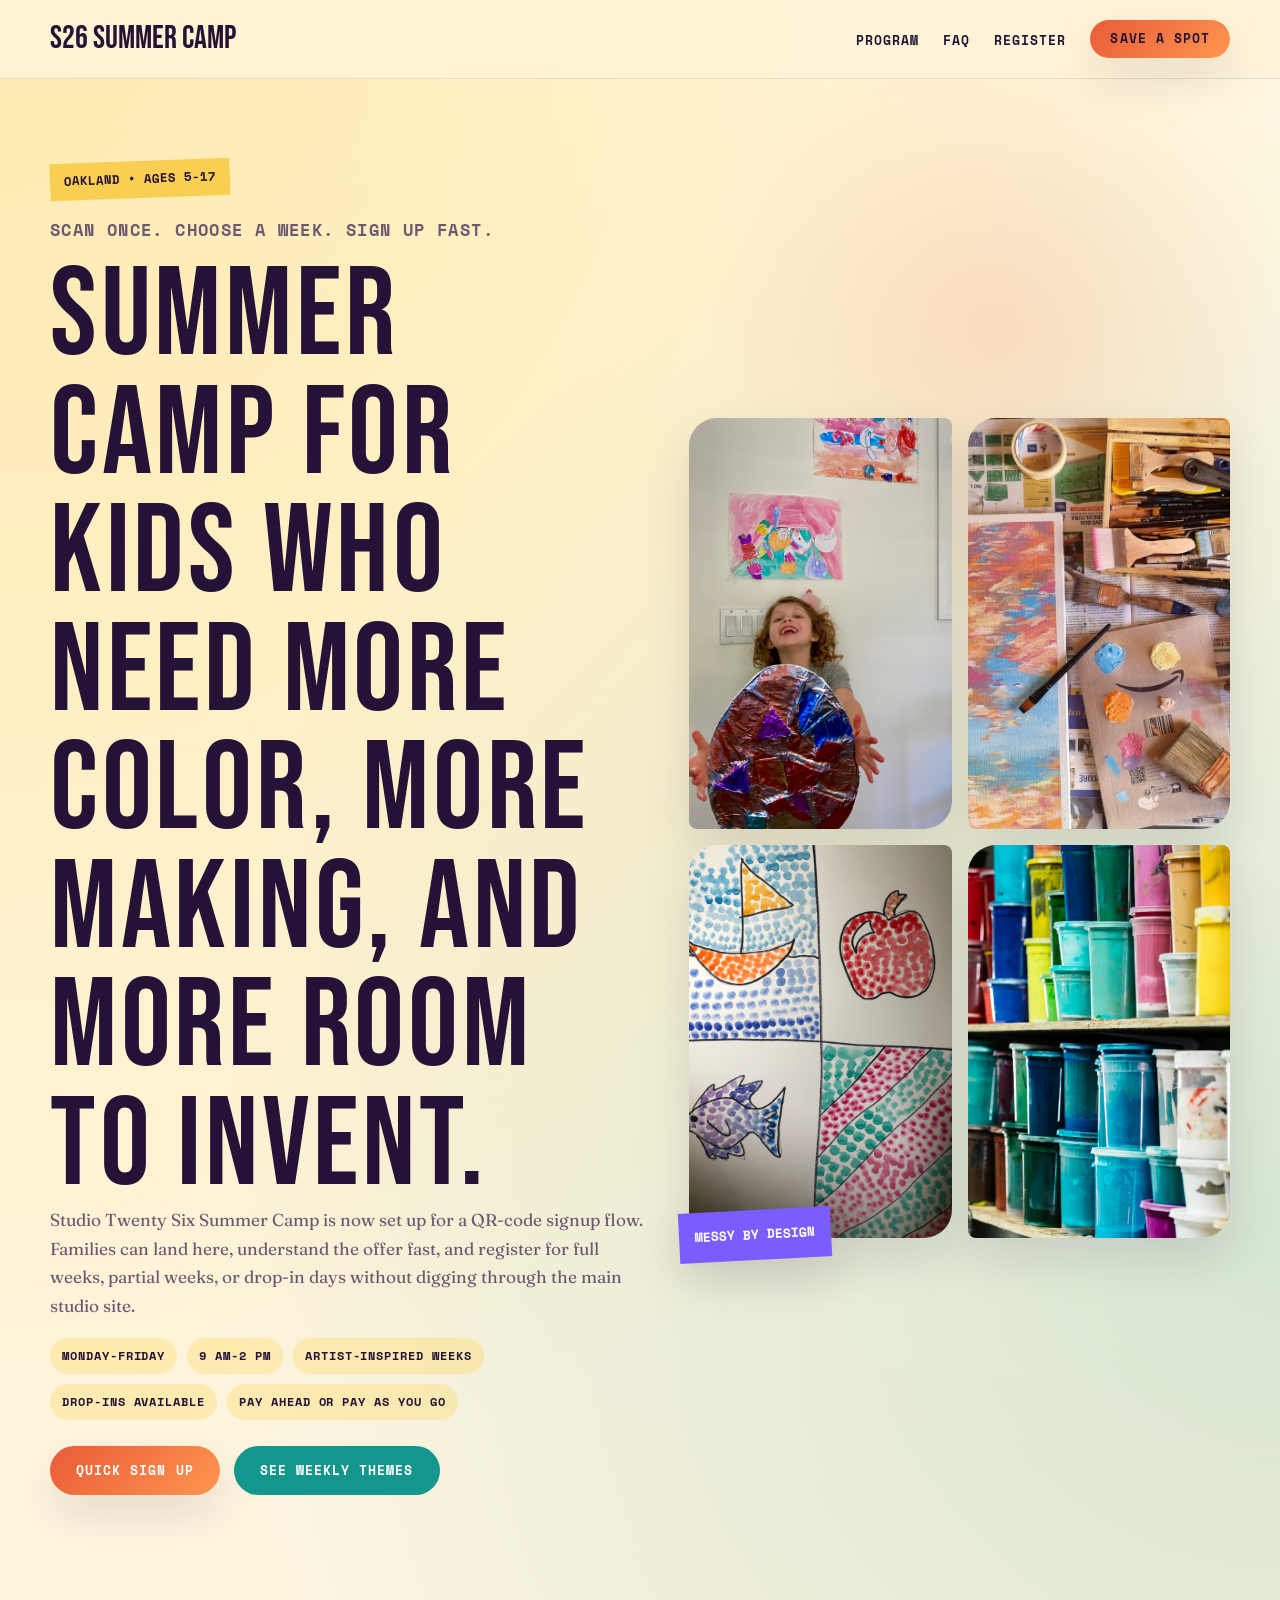
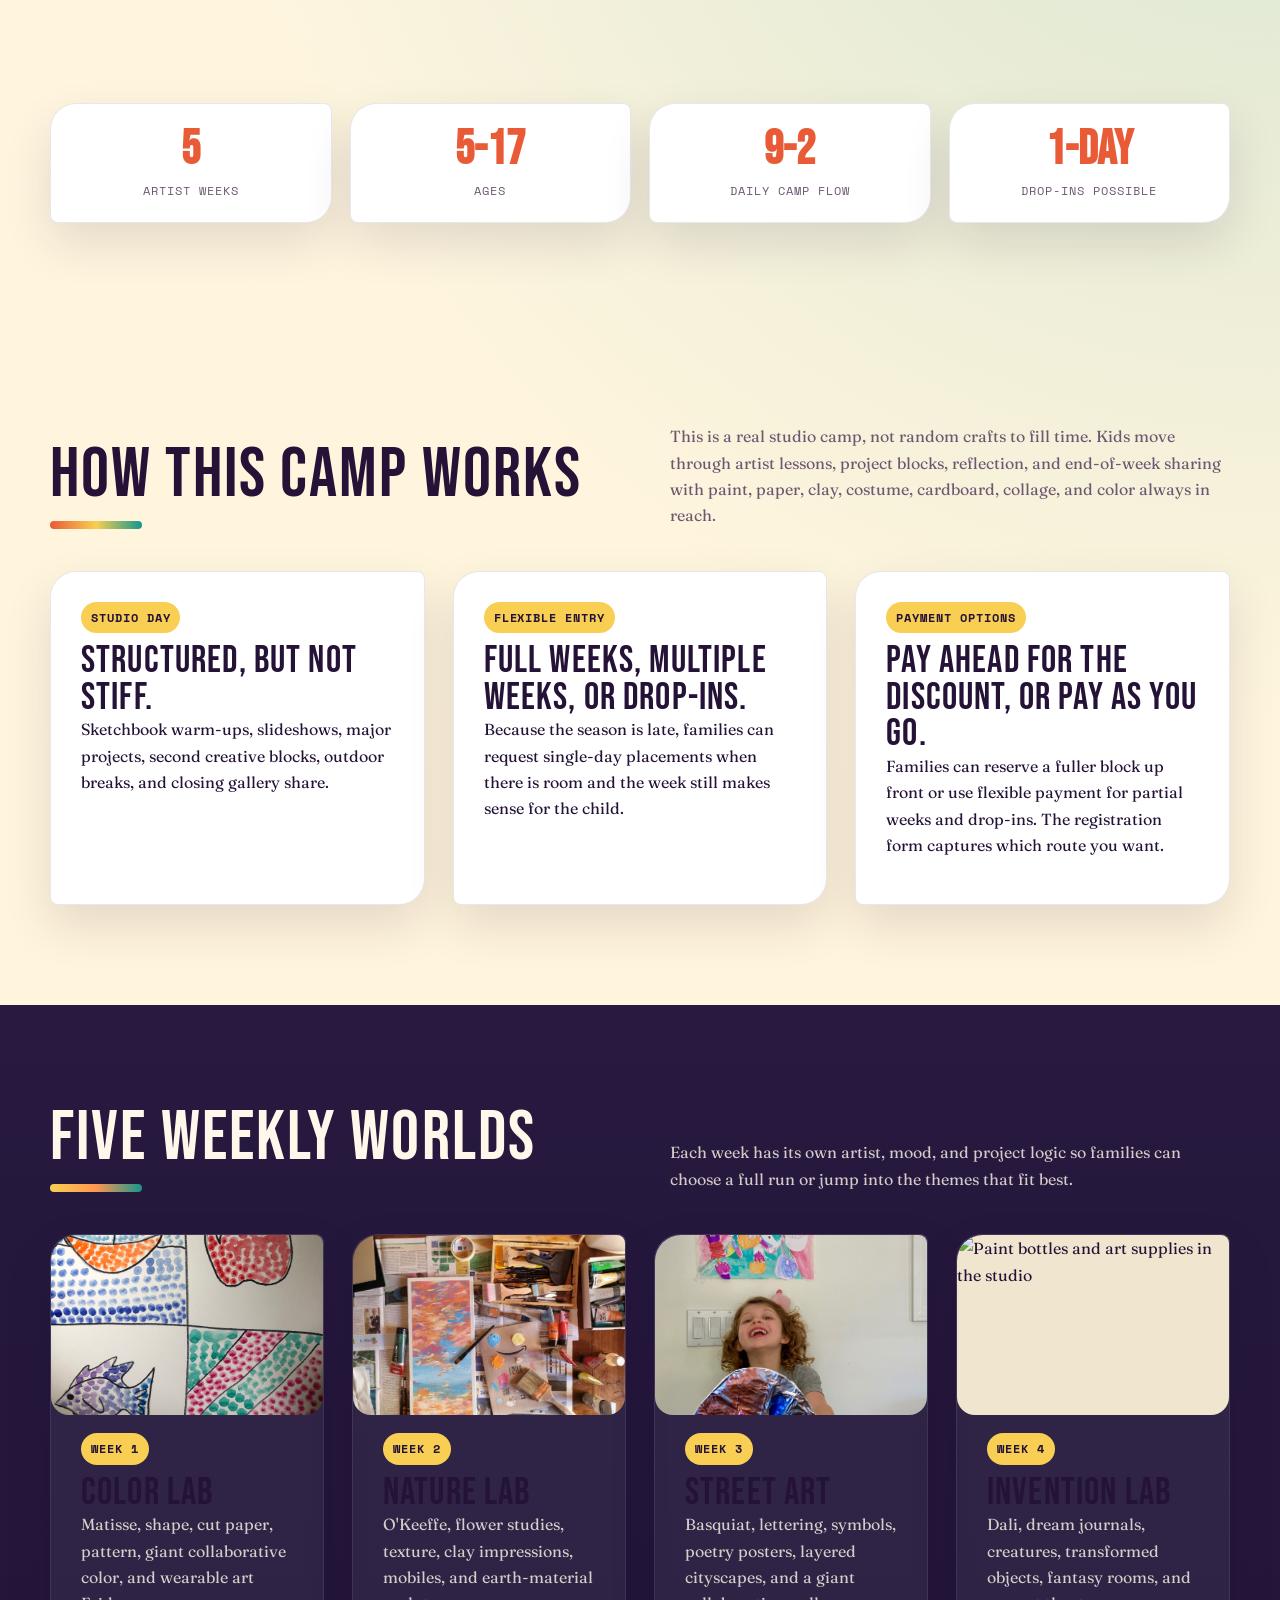
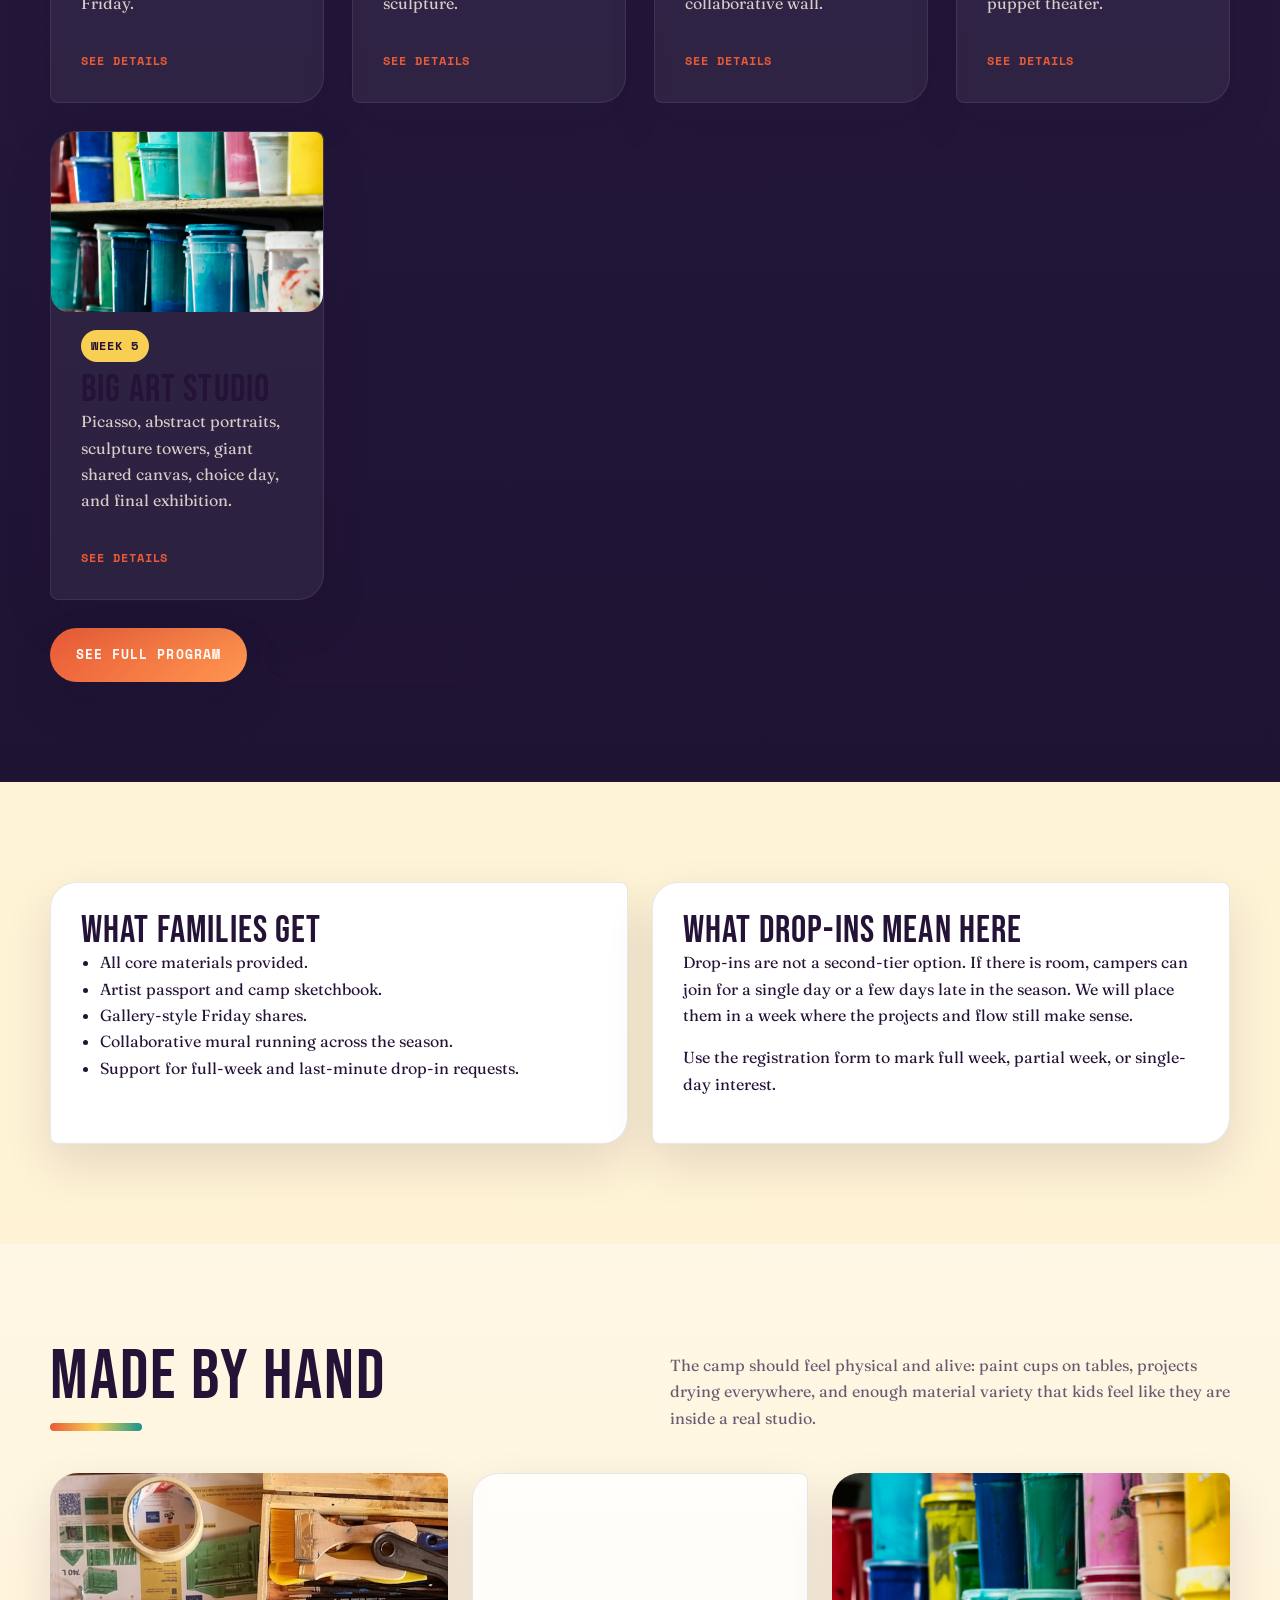
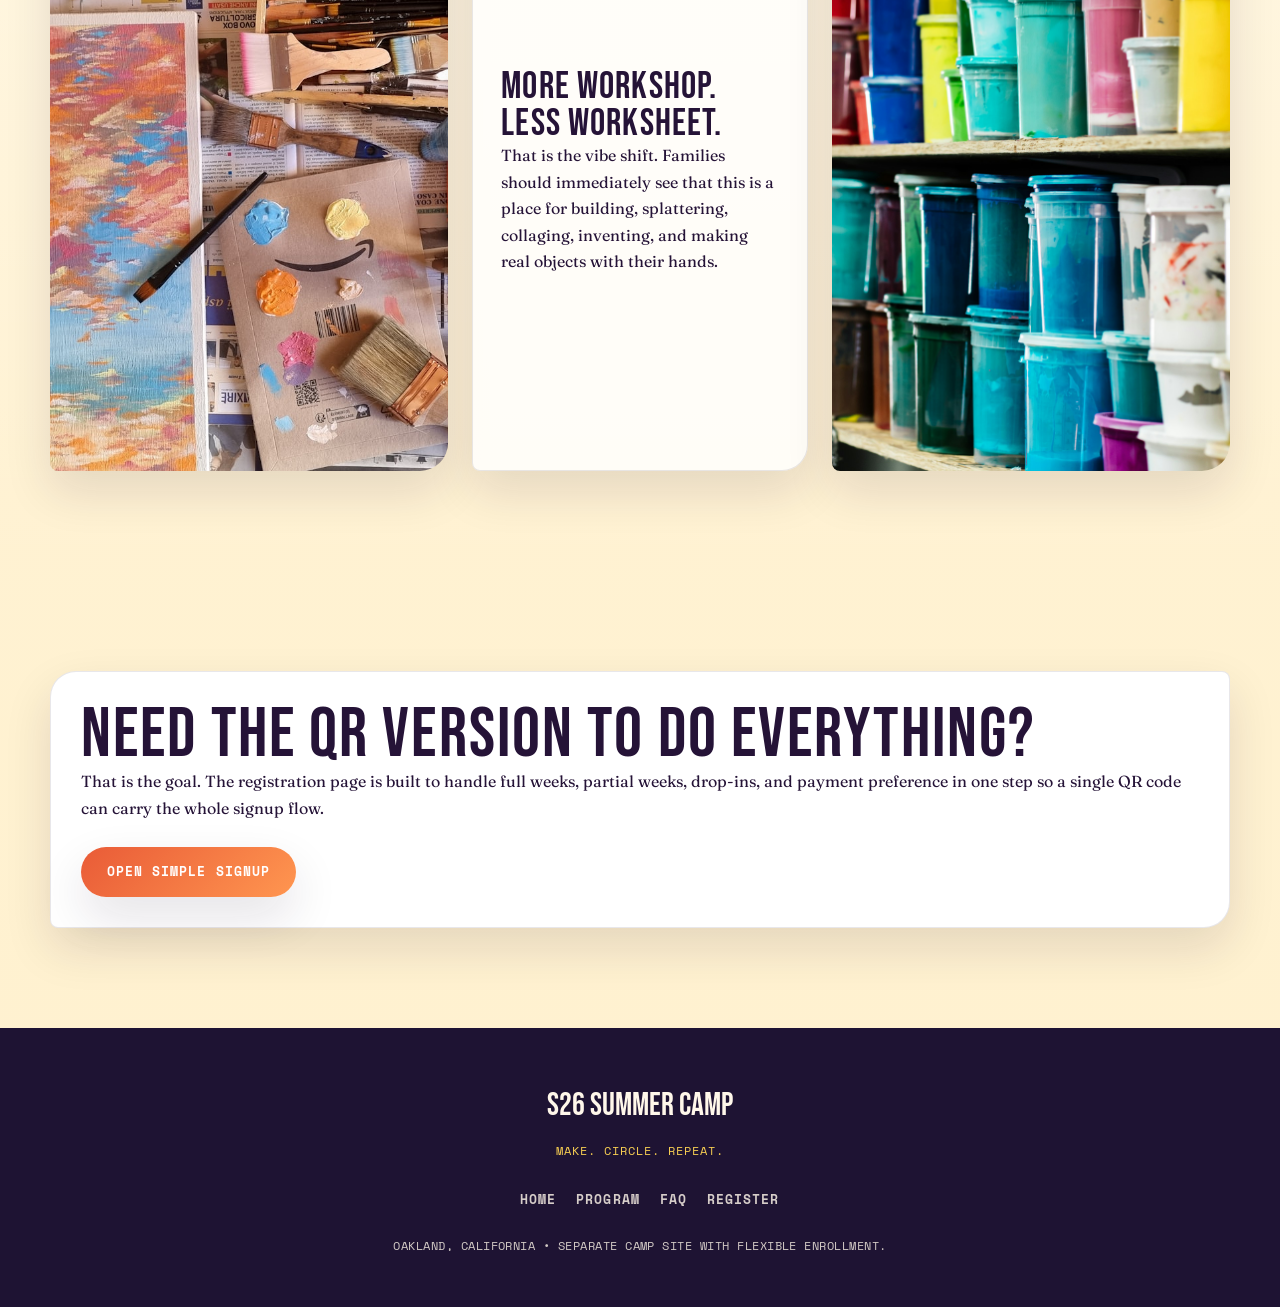
==== commit d2c66d28: "Revise camp site visual direction" ====
--- a/index.html
+++ b/index.html
@@ -46,11 +46,11 @@
     <div class="collage">
       <div class="collage-grid">
         <div class="photo tall"><img src="images/camp-kid-foil.jpeg" alt="Camper holding a finished reflective mixed-media project"></div>
-        <div class="photo"><img src="images/table-projects.jpeg" alt="Studio table filled with paints, paper, and projects"></div>
+        <div class="photo"><img src="images/internet-art-supplies.jpg" alt="Table loaded with colorful art supplies"></div>
         <div class="photo"><img src="images/watercolor-series.jpeg" alt="Watercolor studies drying in a row"></div>
-        <div class="photo tall"><img src="images/kids-wreath.jpg" alt="Bright handmade kid art project with layered color"></div>
-      </div>
-      <div class="float-card">Full weeks + drop-ins</div>
+        <div class="photo tall"><img src="images/internet-paint-shelves.jpg" alt="Shelves lined with colorful paint containers"></div>
+      </div>
+      <div class="float-card">Messy by design</div>
     </div>
   </div>
 </section>
@@ -73,7 +73,7 @@
         <h2>How This Camp Works</h2>
         <div class="rule"></div>
       </div>
-      <p>This is a real studio camp, not random crafts to fill time. Kids move through artist lessons, project blocks, reflection, and end-of-week sharing.</p>
+      <p>This is a real studio camp, not random crafts to fill time. Kids move through artist lessons, project blocks, reflection, and end-of-week sharing with paint, paper, clay, costume, cardboard, collage, and color always in reach.</p>
     </div>
     <div class="cards-3">
       <div class="info-card">
@@ -106,26 +106,31 @@
     </div>
     <div class="weeks">
       <a href="week-1.html" class="week-card cta-card">
+        <div class="week-thumb"><img src="images/watercolor-series.jpeg" alt="Colorful watercolor paintings drying side by side"></div>
         <div class="week-num">Week 1</div>
         <h3>Color Lab</h3>
         <p>Matisse, shape, cut paper, pattern, giant collaborative color, and wearable art Friday.</p>
       </a>
       <a href="week-2.html" class="week-card cta-card">
+        <div class="week-thumb"><img src="images/internet-art-supplies.jpg" alt="Art supplies arranged across a studio table"></div>
         <div class="week-num">Week 2</div>
         <h3>Nature Lab</h3>
         <p>O'Keeffe, flower studies, texture, clay impressions, mobiles, and earth-material sculpture.</p>
       </a>
       <a href="week-3.html" class="week-card cta-card">
+        <div class="week-thumb"><img src="images/camp-kid-foil.jpeg" alt="Camper holding a reflective hand-made project"></div>
         <div class="week-num">Week 3</div>
         <h3>Street Art</h3>
         <p>Basquiat, lettering, symbols, poetry posters, layered cityscapes, and a giant collaborative wall.</p>
       </a>
       <a href="week-4.html" class="week-card cta-card">
+        <div class="week-thumb"><img src="images/studio-paints.jpeg" alt="Paint bottles and art supplies in the studio"></div>
         <div class="week-num">Week 4</div>
         <h3>Invention Lab</h3>
         <p>Dali, dream journals, creatures, transformed objects, fantasy rooms, and puppet theater.</p>
       </a>
       <a href="week-5.html" class="week-card cta-card">
+        <div class="week-thumb"><img src="images/internet-paint-shelves.jpg" alt="Colorful paint shelves in a studio"></div>
         <div class="week-num">Week 5</div>
         <h3>Big Art Studio</h3>
         <p>Picasso, abstract portraits, sculpture towers, giant shared canvas, choice day, and final exhibition.</p>
@@ -154,6 +159,26 @@
       <h3>What Drop-Ins Mean Here</h3>
       <p>Drop-ins are not a second-tier option. If there is room, campers can join for a single day or a few days late in the season. We will place them in a week where the projects and flow still make sense.</p>
       <p>Use the registration form to mark full week, partial week, or single-day interest.</p>
+    </div>
+  </div>
+</section>
+
+<section class="maker-band">
+  <div class="container">
+    <div class="section-head">
+      <div>
+        <h2>Made By Hand</h2>
+        <div class="rule"></div>
+      </div>
+      <p>The camp should feel physical and alive: paint cups on tables, projects drying everywhere, and enough material variety that kids feel like they are inside a real studio.</p>
+    </div>
+    <div class="maker-grid">
+      <div class="maker-photo"><img src="images/internet-art-supplies.jpg" alt="Colorful art supplies across a studio table"></div>
+      <div class="maker-note">
+        <h3>More workshop. Less worksheet.</h3>
+        <p>That is the vibe shift. Families should immediately see that this is a place for building, splattering, collaging, inventing, and making real objects with their hands.</p>
+      </div>
+      <div class="maker-photo"><img src="images/internet-paint-shelves.jpg" alt="Shelves full of paint containers in a studio"></div>
     </div>
   </div>
 </section>
--- a/css/style.css
+++ b/css/style.css
@@ -1,14 +1,14 @@
 :root {
-  --bg: #fff4d9;
-  --bg-soft: #fff9ef;
+  --bg: #fff1cf;
+  --bg-soft: #fff8e7;
   --surface: #ffffff;
-  --ink: #1e1333;
-  --ink-soft: #5e5572;
-  --red: #ef5336;
-  --yellow: #ffd34e;
-  --teal: #10978b;
-  --violet: #7357ff;
-  --orange: #ff9345;
+  --ink: #251337;
+  --ink-soft: #6d5871;
+  --red: #e95b37;
+  --yellow: #f8cf52;
+  --teal: #14968c;
+  --violet: #7a5cff;
+  --orange: #ff9650;
   --line: rgba(30, 19, 51, 0.1);
   --shadow: 0 20px 48px rgba(30, 19, 51, 0.12);
   --font-display: "Bebas Neue", sans-serif;
@@ -29,9 +29,9 @@
 body {
   min-height: 100vh;
   background:
-    radial-gradient(circle at top left, rgba(255, 211, 78, 0.45), transparent 24%),
-    radial-gradient(circle at right 20%, rgba(16, 151, 139, 0.18), transparent 22%),
-    linear-gradient(180deg, #fff8ea 0%, var(--bg) 100%);
+    radial-gradient(circle at top left, rgba(255, 211, 78, 0.46), transparent 24%),
+    radial-gradient(circle at right 20%, rgba(20, 150, 140, 0.18), transparent 22%),
+    linear-gradient(180deg, #fff7e5 0%, var(--bg) 100%);
   color: var(--ink);
   font-family: var(--font-body);
   line-height: 1.65;
@@ -192,6 +192,9 @@
 
 .hero {
   padding: 82px 0 108px;
+  background:
+    radial-gradient(circle at 78% 16%, rgba(233, 91, 55, 0.14), transparent 18%),
+    linear-gradient(180deg, rgba(255, 255, 255, 0.16), rgba(255, 255, 255, 0));
 }
 
 .hero-grid {
@@ -252,6 +255,20 @@
 .photo img {
   width: 100%;
   height: 100%;
+  object-fit: cover;
+}
+
+.week-thumb {
+  overflow: hidden;
+  margin: -30px -30px 18px;
+  min-height: 170px;
+  border-radius: 26px 8px 18px 18px;
+  background: #f0e6cf;
+}
+
+.week-thumb img {
+  width: 100%;
+  height: 180px;
   object-fit: cover;
 }
 
@@ -519,6 +536,45 @@
   letter-spacing: 0.08em;
 }
 
+.maker-band {
+  background: linear-gradient(180deg, rgba(255, 255, 255, 0.38), rgba(255, 255, 255, 0));
+}
+
+.maker-grid {
+  display: grid;
+  grid-template-columns: minmax(0, 0.95fr) minmax(260px, 0.8fr) minmax(0, 0.95fr);
+  gap: 24px;
+  align-items: stretch;
+}
+
+.maker-photo {
+  overflow: hidden;
+  min-height: 280px;
+  border-radius: 28px 8px 28px 8px;
+  box-shadow: var(--shadow);
+}
+
+.maker-photo img {
+  width: 100%;
+  height: 100%;
+  object-fit: cover;
+}
+
+.maker-note {
+  display: flex;
+  flex-direction: column;
+  justify-content: center;
+  padding: 28px;
+  background: rgba(255, 255, 255, 0.82);
+  border: 1px solid var(--line);
+  border-radius: 26px 8px 26px 8px;
+  box-shadow: var(--shadow);
+}
+
+.maker-note p:last-child {
+  margin-bottom: 0;
+}
+
 .form-shell {
   padding: 34px;
 }
@@ -668,6 +724,10 @@
 
   .stats {
     grid-template-columns: repeat(2, minmax(0, 1fr));
+  }
+
+  .maker-grid {
+    grid-template-columns: 1fr;
   }
 }
 
